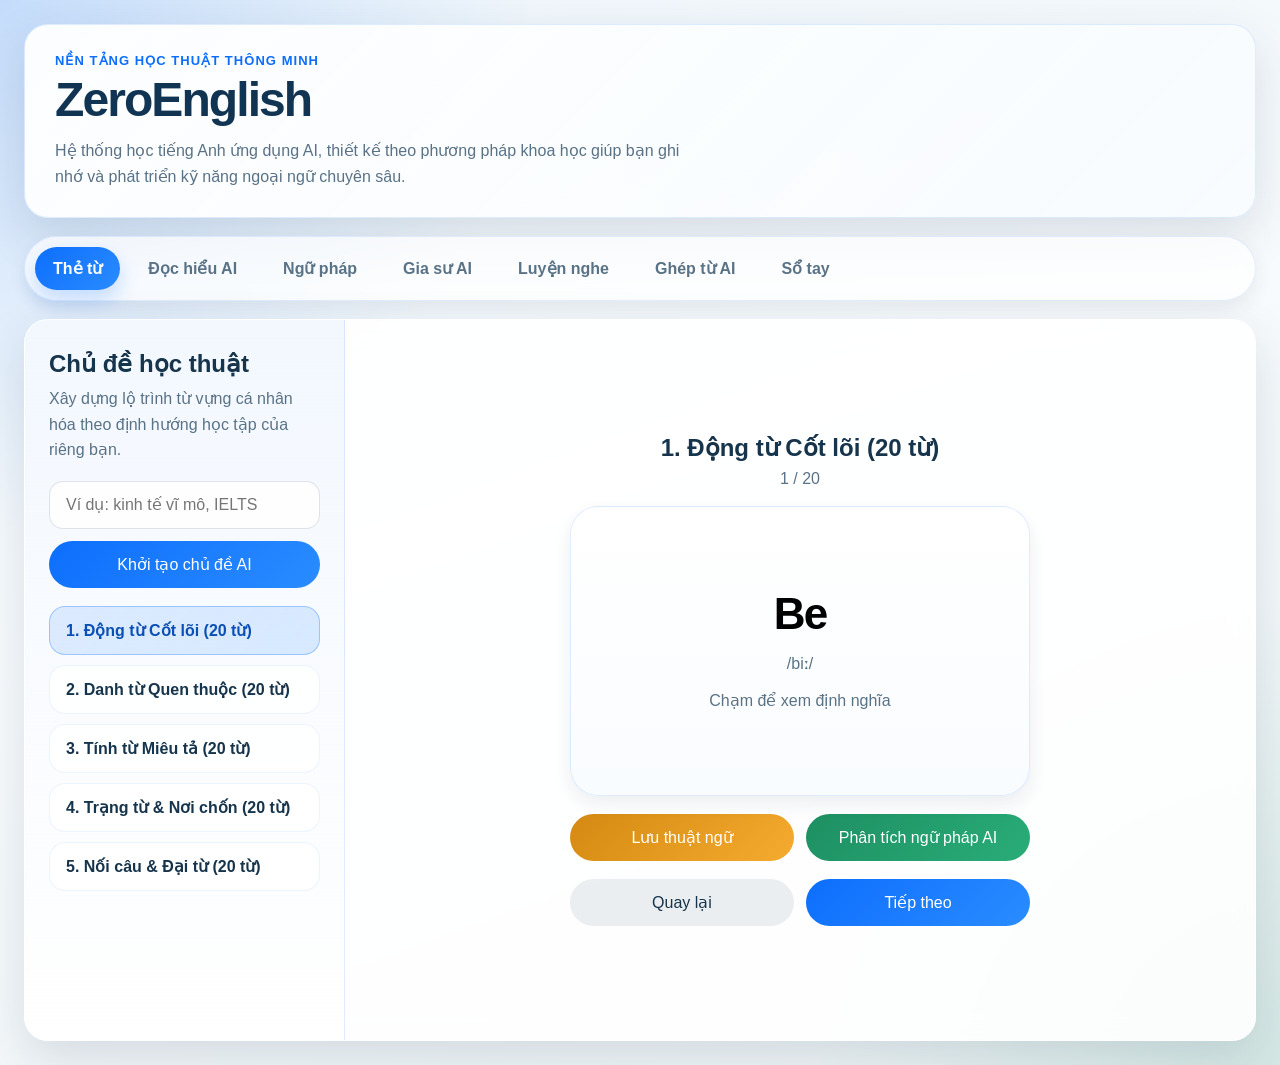
==== public/index.html @ ae6d033f "..." ====
<!DOCTYPE html>
<html lang="vi">
<head>
    <meta charset="UTF-8">
    <meta name="viewport" content="width=device-width, initial-scale=1.0">
    <title>ZeroEnglish - Nền Tảng Học Thuật Thông Minh</title>
    <meta name="description" content="ZeroEnglish - Hệ thống học tiếng Anh ứng dụng AI, thiết kế theo phương pháp khoa học giúp bạn phát triển kỹ năng ngoại ngữ chuyên sâu.">
    <link rel="stylesheet" href="style.css">
</head>
<body>
    <div class="app-shell">
        <header class="navbar">
            <div class="brand-block">
                <p class="brand-kicker">Nền Tảng Học Thuật Thông Minh</p>
                <h1 class="logo">ZeroEnglish</h1>
                <p class="brand-copy">Hệ thống học tiếng Anh ứng dụng AI, thiết kế theo phương pháp khoa học giúp bạn ghi nhớ và phát triển kỹ năng ngoại ngữ chuyên sâu.</p>
            </div>
        </header>

        <nav class="tabs" aria-label="Điều hướng chính">
            <button class="tab-btn active" data-target="view-flashcard" type="button">Thẻ từ</button>
            <button class="tab-btn" data-target="view-reading" type="button">Đọc hiểu AI</button>
            <button class="tab-btn" data-target="view-grammar" type="button">Ngữ pháp</button>
            <button class="tab-btn" data-target="view-chat" type="button">Gia sư AI</button>
            <button class="tab-btn" data-target="view-listening" type="button">Luyện nghe</button>
            <button class="tab-btn" data-target="view-matching" type="button">Ghép từ AI</button>
            <button class="tab-btn" data-target="view-saved" type="button">Sổ tay</button>
        </nav>

        <main class="app-container">
            <section id="view-flashcard" class="view-section">
                <aside class="sidebar">
                    <div class="panel-heading">
                        <h2>Chủ đề học thuật</h2>
                        <p>Xây dựng lộ trình từ vựng cá nhân hóa theo định hướng học tập của riêng bạn.</p>
                    </div>
                    <div class="input-group">
                        <input type="text" id="topicInput" placeholder="Ví dụ: kinh tế vĩ mô, IELTS">
                        <button id="generateBtn" class="btn-primary" type="button">Khởi tạo chủ đề AI</button>
                    </div>
                    <p id="loadingMsg" class="status-note hidden">Hệ thống đang tổng hợp dữ liệu...</p>
                    <ul id="topicList" class="topic-list"></ul>
                </aside>

                <div class="main-content">
                    <div class="content-heading">
                        <h2 id="currentTopicTitle">Vui lòng chọn một chủ đề học thuật</h2>
                        <p id="progressText">0 / 0</p>
                    </div>

                    <div id="cardContainer" class="flashcard-container hidden">
                        <button id="flashcard" class="flashcard" type="button">
                            <span class="card-face card-front">
                                <span id="wordEn" class="word-main">Word</span>
                                <span id="wordPro" class="word-pro">/pronunciation/</span>
                                <span class="hint">Chạm để xem định nghĩa</span>
                            </span>
                            <span class="card-face card-back">
                                <span id="wordVi" class="word-main word-main-vi">Từ vựng</span>
                                <span id="wordEx" class="example">Example sentence</span>
                            </span>
                        </button>
                    </div>

                    <div id="actionButtons" class="action-buttons hidden">
                        <button id="saveWordBtn" class="btn-warning" type="button">Lưu thuật ngữ</button>
                        <button id="explainGrammarBtn" class="btn-success" type="button">Phân tích ngữ pháp AI</button>
                    </div>

                    <div id="explanationBox" class="panel-note hidden">
                        <strong>Phân tích cấu trúc ngữ pháp</strong>
                        <p id="explanationText"></p>
                    </div>

                    <div id="controls" class="controls hidden">
                        <button id="prevBtn" class="btn-secondary" type="button">Quay lại</button>
                        <button id="nextBtn" class="btn-primary" type="button">Tiếp theo</button>
                    </div>
                </div>
            </section>

            <section id="view-reading" class="view-section hidden flex-col">
                <div class="section-head">
                    <div>
                        <h2>Đọc hiểu AI</h2>
                        <p>Phát triển kỹ năng đọc qua các văn bản tổng hợp theo cấp độ.</p>
                    </div>
                    <div class="section-actions">
                        <select id="levelSelect">
                            <option value="easy">Sơ cấp (A1-A2)</option>
                            <option value="medium">Trung cấp (B1-B2)</option>
                            <option value="hard">Cao cấp (C1-C2)</option>
                        </select>
                        <button id="generateReadingBtn" class="btn-primary" type="button">Khởi tạo văn bản</button>
                    </div>
                </div>

                <p id="readingLoadingMsg" class="status-note hidden">Hệ thống đang tổng hợp văn bản...</p>
                
                <div id="readingPlaceholder">
                    <div class="empty-state">
                        <div class="empty-state-icon">📖</div>
                        <h3>Sẵn sàng để khai phá kiến thức?</h3>
                        <p>Chọn cấp độ phù hợp và nhấn "Khởi tạo văn bản". Hệ thống AI sẽ biên soạn một bài đọc chuyên biệt dành riêng cho bạn.</p>
                    </div>
                </div>

                <div id="readingBox" class="content-box hidden">
                    <h3 id="readingTitle"></h3>
                    <div id="readingContent" class="reading-text"></div>
                    <button id="toggleTranslationBtn" class="btn-secondary" type="button">Hiển thị bản dịch</button>
                    <div id="fullTranslationBox" class="full-translation-box hidden"></div>
                </div>
            </section>

            <section id="view-grammar" class="view-section hidden flex-col">
                <div class="section-head">
                    <div>
                        <h2>Ngữ pháp nền tảng</h2>
                        <p>Hệ thống hóa cấu trúc với lý thuyết trọng tâm và ví dụ thực tiễn.</p>
                    </div>
                    <div class="section-actions">
                        <select id="grammarSelect">
                            <option value="Thì hiện tại đơn">Thì hiện tại đơn</option>
                            <option value="Thì quá khứ đơn">Thì quá khứ đơn</option>
                            <option value="Câu điều kiện loại 1">Câu điều kiện loại 1</option>
                        </select>
                        <button id="generateGrammarBtn" class="btn-primary" type="button">Biên soạn tài liệu</button>
                    </div>
                </div>

                <div id="grammarPlaceholder">
                    <div class="empty-state">
                        <div class="empty-state-icon">🧩</div>
                        <h3>Trạm Phân Tích Cấu Trúc</h3>
                        <p>Bạn gặp khó khăn với cấu trúc câu nào? Hãy chọn chủ đề và nhấn "Biên soạn", AI sẽ mổ xẻ từng thành phần cho bạn.</p>
                    </div>
                </div>

                <div id="grammarBox" class="content-box hidden">
                    <h3 id="grammarTitle" class="grammar-title"></h3>
                    <div class="grammar-card">
                        <h4>Công thức cấu trúc</h4>
                        <p id="grammarFormula" class="grammar-formula"></p>
                    </div>
                </div>
            </section>

            <section id="view-chat" class="view-section hidden flex-col">
                <div class="chat-wrapper">
                    <div class="chat-header">
                        <h2>Gia sư AI</h2>
                        <p>Trao đổi trực tiếp với trợ lý học thuật để giải đáp chuyên sâu.</p>
                    </div>
                    <div id="chatBox" class="chat-box" aria-live="polite">
                        <div class="message ai-message">
                            <div class="msg-bubble">
                                <strong>Chào đại ca! 🤖</strong><br>
                                Tôi là trợ lý AI chuyên sâu về ngôn ngữ. Bạn có thể hỏi tôi về bất kỳ cấu trúc hay từ vựng nào!
                            </div>
                        </div>
                    </div>
                    <div class="chat-input-area">
                        <input type="text" id="chatInput" placeholder="Nhập câu hỏi và nhấn Enter..." autocomplete="off">
                        <button id="sendChatBtn" class="btn-primary" type="button">Gửi yêu cầu</button>
                    </div>
                </div>
            </section>

            <section id="view-listening" class="view-section hidden flex-col">
                <div class="section-head">
                    <div>
                        <h2>Luyện nghe</h2>
                        <p>Nâng cao năng lực thính lực qua các bài kiểm tra AI.</p>
                    </div>
                    <div class="section-actions">
                        <select id="listenLevelSelect">
                            <option value="easy">Sơ cấp (A1-A2)</option>
                            <option value="medium">Trung cấp (B1-B2)</option>
                        </select>
                        <button id="generateListenBtn" class="btn-primary" type="button">Khởi tạo bài kiểm tra</button>
                    </div>
                </div>

                <div id="listeningPlaceholder">
                    <div class="empty-state">
                        <div class="empty-state-icon">🎧</div>
                        <h3>Trạm luyện thính giác AI</h3>
                        <p>Hãy khởi tạo một bài nghe để bắt đầu bài kiểm tra đánh giá năng lực ngay lập tức.</p>
                    </div>
                </div>

                <div id="listeningBox" class="content-box hidden">
                    <div class="audio-controls">
                        <button id="playAudioBtn" class="btn-success" type="button">Phát Audio</button>
                    </div>
                    <div id="quizContainer" class="quiz-container"></div>
                </div>
            </section>

            <section id="view-matching" class="view-section hidden flex-col">
                <div class="section-head">
                    <div>
                        <h2>Ghép từ AI</h2>
                        <p>Củng cố phản xạ ngôn ngữ qua phương pháp ghép cặp thuật ngữ.</p>
                    </div>
                    <div class="section-actions">
                        <select id="matchingLevelSelect">
                            <option value="easy">Cơ bản</option>
                        </select>
                        <button id="generateMatchingBtn" class="btn-primary" type="button">Thiết lập dữ liệu</button>
                    </div>
                </div>
                <div id="matchingBox" class="content-box hidden">
                    <div class="matching-board">
                        <div class="matching-column" id="matchingEnList"></div>
                        <div class="matching-column" id="matchingViList"></div>
                    </div>
                </div>
            </section>

            <section id="view-saved" class="view-section hidden flex-col">
                <div class="saved-header">
                    <h2>Sổ tay từ vựng</h2>
                    <button id="clearSavedBtn" class="btn-danger" type="button">Làm sạch sổ tay</button>
                </div>
                <div id="savedWordsGrid" class="saved-grid"></div>
            </section>
        </main>
    </div>

    <div id="tooltip" class="tooltip hidden">Định nghĩa</div>
    <script defer src="script.js"></script>
</body>
</html>
---- public/style.css ----
:root {
    --bg-main: #eff4f8;
    --bg-card: rgba(255, 255, 255, 0.88);
    --bg-accent: #f8fbff;
    --border-soft: rgba(22, 69, 102, 0.14);
    --text-main: #16344b;
    --text-soft: #597286;
    --blue: #0d6efd;
    --blue-deep: #0a4fb5;
    --green: #1e8f62;
    --amber: #d48a12;
    --red: #d94a43;
    --shadow-lg: 0 18px 50px rgba(22, 52, 75, 0.14);
    --shadow-sm: 0 8px 18px rgba(22, 52, 75, 0.08);
    --radius-lg: 24px;
    --radius-md: 18px;
    --radius-sm: 12px;
    --font-ui: "Segoe UI Variable", "Trebuchet MS", "Verdana", sans-serif;
}

* {
    box-sizing: border-box;
    margin: 0;
    padding: 0;
    font-family: var(--font-ui);
}

body {
    min-height: 100vh;
    padding: 24px;
    color: var(--text-main);
    background:
        radial-gradient(circle at top left, rgba(13, 110, 253, 0.18), transparent 32%),
        radial-gradient(circle at bottom right, rgba(30, 143, 98, 0.12), transparent 28%),
        linear-gradient(160deg, #edf5fb 0%, #f8fbfd 45%, #eef4f6 100%);
}

button,
input,
select {
    font: inherit;
}

button {
    border: none;
    border-radius: 999px;
    cursor: pointer;
    transition: transform 0.18s ease, box-shadow 0.18s ease, background 0.18s ease;
    /* FIX NÚT BẤM BỊ ÉP CHỮ */
    white-space: nowrap; 
    flex-shrink: 0;      
    padding: 14px 24px;  
}

button:hover:not(:disabled) {
    transform: translateY(-1px);
}

button:disabled {
    opacity: 0.6;
    cursor: not-allowed;
}

input,
select {
    width: 100%;
    border: 1px solid var(--border-soft);
    border-radius: 14px;
    background: rgba(255, 255, 255, 0.9);
    color: var(--text-main);
    padding: 14px 16px;
    outline: none;
}

input:focus,
select:focus {
    border-color: rgba(13, 110, 253, 0.45);
    box-shadow: 0 0 0 4px rgba(13, 110, 253, 0.12);
}

.hidden {
    display: none !important;
}

.app-shell {
    max-width: 1240px;
    margin: 0 auto;
    display: flex;
    flex-direction: column;
    gap: 18px;
}

.navbar {
    display: flex;
    justify-content: space-between;
    gap: 24px;
    padding: 28px 30px;
    border-radius: var(--radius-lg);
    background: linear-gradient(135deg, rgba(255, 255, 255, 0.94), rgba(247, 251, 255, 0.9));
    border: 1px solid rgba(13, 110, 253, 0.12);
    box-shadow: var(--shadow-lg);
}

.brand-block {
    max-width: 760px;
}

.brand-kicker {
    margin-bottom: 8px;
    font-size: 13px;
    font-weight: 700;
    letter-spacing: 0.08em;
    text-transform: uppercase;
    color: var(--blue);
}

.logo {
    font-size: clamp(34px, 4vw, 48px);
    line-height: 1;
    font-weight: 900;
    letter-spacing: -0.04em;
    color: #103451;
}

.brand-copy {
    max-width: 640px;
    margin-top: 14px;
    color: var(--text-soft);
    line-height: 1.6;
}

.status-banner {
    min-width: 280px;
    align-self: flex-start;
    padding: 14px 16px;
    border-radius: 18px;
    background: rgba(13, 110, 253, 0.1);
    border: 1px solid rgba(13, 110, 253, 0.16);
    color: var(--blue-deep);
    font-weight: 700;
    line-height: 1.5;
}

.status-banner.warning {
    background: rgba(212, 138, 18, 0.14);
    border-color: rgba(212, 138, 18, 0.2);
    color: #8e5d09;
}

.tabs {
    display: flex;
    flex-wrap: wrap;
    gap: 10px;
    padding: 10px;
    border-radius: 999px;
    background: rgba(255, 255, 255, 0.72);
    border: 1px solid rgba(13, 110, 253, 0.1);
    backdrop-filter: blur(10px);
    box-shadow: var(--shadow-sm);
}

.tab-btn {
    padding: 12px 18px;
    background: transparent;
    color: var(--text-soft);
    font-weight: 700;
}

.tab-btn.active {
    background: linear-gradient(135deg, var(--blue), #2a8cff);
    color: #fff;
    box-shadow: 0 10px 20px rgba(13, 110, 253, 0.22);
}

.app-container {
    display: flex;
    flex-direction: column;
    min-height: 720px;
    border-radius: var(--radius-lg);
    overflow: hidden;
    background: var(--bg-card);
    border: 1px solid rgba(255, 255, 255, 0.72);
    box-shadow: var(--shadow-lg);
    backdrop-filter: blur(12px);
}

.view-section {
    display: flex;
    min-height: 720px;
}

.flex-col {
    flex-direction: column;
    padding: 32px;
    gap: 18px;
}

.sidebar {
    width: 320px;
    flex-shrink: 0;
    padding: 30px 24px;
    background:
        linear-gradient(180deg, rgba(13, 110, 253, 0.05), rgba(255, 255, 255, 0.78)),
        rgba(255, 255, 255, 0.78);
    border-right: 1px solid rgba(13, 110, 253, 0.12);
    display: flex;
    flex-direction: column;
    gap: 18px;
}

.panel-heading p,
.section-head p,
.saved-header p,
.chat-header p {
    margin-top: 8px;
    line-height: 1.6;
    color: var(--text-soft);
}

.input-group {
    display: flex;
    flex-direction: column;
    gap: 12px;
}

.topic-list {
    flex: 1;
    overflow-y: auto;
    list-style: none;
    display: flex;
    flex-direction: column;
    gap: 10px;
}

.topic-item {
    width: 100%;
    padding: 14px 16px;
    border-radius: 16px;
    text-align: left;
    background: rgba(255, 255, 255, 0.9);
    border: 1px solid rgba(13, 110, 253, 0.08);
    color: var(--text-main);
    font-weight: 700;
}

.topic-item.active {
    background: linear-gradient(135deg, rgba(13, 110, 253, 0.12), rgba(42, 140, 255, 0.16));
    border-color: rgba(13, 110, 253, 0.3);
    color: var(--blue-deep);
}

.main-content {
    flex: 1;
    padding: 32px;
    display: flex;
    flex-direction: column;
    align-items: center;
    justify-content: center;
    gap: 18px;
}

.content-heading {
    text-align: center;
}

.content-heading p {
    margin-top: 8px;
    color: var(--text-soft);
}

/* ==================================================================== */
/* FLASHCARD BẤT TỬ (ĐÃ FIX CHỈ LẬT KHI CLICK & CHỐNG XUYÊN THẤU) */
/* ==================================================================== */
.flashcard-container {
    width: min(100%, 460px);
    height: 290px;
    perspective: 1100px;
}

.flashcard {
    position: relative;
    width: 100%;
    height: 100%;
    background: transparent;
    padding: 0;
    border: none;
    appearance: none;
    -webkit-appearance: none;
    user-select: none;
    -webkit-user-select: none;
    touch-action: manipulation;
    -webkit-tap-highlight-color: transparent;
    transform-style: preserve-3d;
    transition: transform 0.55s ease;
    cursor: pointer;
}

.flashcard:hover {
    transform: none !important;
}

.flashcard.is-flipped {
    transform: rotateY(180deg) !important;
}

.flashcard.is-animating {
    pointer-events: none;
}

.card-face {
    position: absolute;
    inset: 0;
    display: flex;
    flex-direction: column;
    align-items: center;
    justify-content: center;
    gap: 12px;
    padding: 28px;
    border-radius: 28px;
    backface-visibility: hidden !important;
    -webkit-backface-visibility: hidden !important;
    transform: translateZ(0); 
    text-align: center;
    border: 1px solid rgba(13, 110, 253, 0.12);
    box-shadow: var(--shadow-sm);
}

.card-front {
    background: linear-gradient(180deg, #ffffff, #f9fcff);
    z-index: 2;
    transform: rotateY(0deg);
}

.card-back {
    background: linear-gradient(180deg, #0d6efd, #0a4fb5);
    color: #fff;
    transform: rotateY(180deg);
}

/* ==================================================================== */

.word-main {
    font-size: clamp(32px, 4vw, 44px);
    font-weight: 900;
    letter-spacing: -0.04em;
}

.word-main-vi {
    font-size: clamp(28px, 3vw, 36px);
}

.word-pro,
.hint,
.example {
    line-height: 1.6;
}

.word-pro,
.hint {
    color: var(--text-soft);
}

.card-back .hint,
.card-back .example {
    color: rgba(255, 255, 255, 0.9);
}

.action-buttons,
.controls {
    display: flex;
    gap: 12px;
    width: min(100%, 460px);
}

.action-buttons button,
.controls button,
.section-actions button,
.audio-controls button,
.listen-actions button,
.saved-header button {
    flex: 1;
}

.panel-note,
.content-box {
    width: 100%;
    background: rgba(255, 255, 255, 0.9);
    border-radius: 24px;
    border: 1px solid rgba(13, 110, 253, 0.1);
    box-shadow: var(--shadow-sm);
}

.panel-note {
    max-width: 560px;
    padding: 18px 20px;
}

.panel-note strong {
    display: block;
    margin-bottom: 8px;
}

.panel-note p {
    line-height: 1.65;
}

.section-head,
.saved-header {
    display: flex;
    justify-content: space-between;
    align-items: flex-start;
    gap: 16px;
}

/* NỚI RỘNG CHO NÚT BẤM VÀ SELECT ĐỠ BỊ ÉP */
.section-actions {
    display: flex;
    gap: 12px;
    width: 100%;
    max-width: 500px; 
}

.content-box {
    padding: 28px;
}

.status-note {
    padding: 10px 14px;
    border-radius: 14px;
    background: rgba(13, 110, 253, 0.08);
    color: var(--blue-deep);
    font-weight: 700;
}

.reading-text {
    font-size: 20px;
    line-height: 1.9;
    color: var(--text-main);
}

.reading-text span {
    display: inline-block;
    margin: 2px 1px;
    padding: 2px 4px;
    border-bottom: 1px dashed rgba(13, 110, 253, 0.35);
    border-radius: 8px;
    cursor: pointer;
    transition: background 0.18s ease, color 0.18s ease;
}

.reading-text span:hover {
    background: rgba(13, 110, 253, 0.12);
    color: var(--blue-deep);
}

.reading-hint {
    margin-top: 18px;
    color: var(--text-soft);
}

.full-translation-box {
    margin-top: 18px;
    padding: 18px;
    border-radius: 18px;
    background: rgba(13, 110, 253, 0.08);
    border: 1px solid rgba(13, 110, 253, 0.12);
    line-height: 1.7;
    color: var(--blue-deep);
}

.grammar-title {
    margin-bottom: 20px;
    font-size: 28px;
    line-height: 1.2;
    color: #0f3052;
}

.grammar-card {
    padding: 18px 20px;
    border-radius: 18px;
    background: var(--bg-accent);
    border: 1px solid rgba(13, 110, 253, 0.08);
}

.grammar-card + .grammar-card {
    margin-top: 14px;
}

.grammar-card h4 {
    margin-bottom: 10px;
}

.grammar-formula {
    display: inline-block;
    padding: 10px 14px;
    border-radius: 12px;
    background: rgba(217, 74, 67, 0.12);
    color: #9b2d29;
    font-family: "Consolas", "Courier New", monospace;
    font-weight: 700;
}

.grammar-examples {
    padding-left: 20px;
    line-height: 1.7;
}

/* ==================================================================== */
/* CHAT GIA SƯ AI PREMIUM ĐÃ NÂNG CẤP */
/* ==================================================================== */
.chat-wrapper {
    display: flex;
    flex-direction: column;
    height: 100%;
    width: 100%;
    max-width: 900px;
    margin: 0 auto;
    gap: 16px;
}

.chat-header {
    padding-bottom: 16px;
    border-bottom: 1px solid rgba(13, 110, 253, 0.12);
    text-align: center;
}

.chat-box {
    flex: 1;
    min-height: 420px;
    padding: 24px;
    overflow-y: auto;
    display: flex;
    flex-direction: column;
    gap: 16px;
    border-radius: 24px;
    background: rgba(255, 255, 255, 0.9);
    border: 1px solid rgba(13, 110, 253, 0.08);
}

.message { display: flex; max-width: 85%; }
.ai-message { align-self: flex-start; }
.user-message { align-self: flex-end; }

.msg-bubble {
    padding: 16px 20px;
    border-radius: 20px;
    line-height: 1.6;
    font-size: 15.5px;
    box-shadow: var(--shadow-sm);
    white-space: pre-wrap;
}

.ai-message .msg-bubble { background: #fff; border: 1px solid var(--border-soft); border-bottom-left-radius: 6px; }
.user-message .msg-bubble { background: linear-gradient(135deg, var(--blue), #2a8cff); color: #fff; border-bottom-right-radius: 6px; }

.chat-input-area {
    display: flex;
    gap: 12px;
    background: #fff;
    padding: 12px;
    border-radius: 999px;
    box-shadow: var(--shadow-sm);
    border: 1px solid var(--border-soft);
}

.chat-input-area input { border: none; background: transparent; box-shadow: none; }
.chat-input-area input:focus { box-shadow: none; border: none; }
/* ==================================================================== */

.typing-indicator {
    display: inline-flex;
    gap: 6px;
    padding: 14px 16px;
    border-radius: 18px;
    background: #fff;
    box-shadow: var(--shadow-sm);
}

.typing-indicator span {
    width: 8px;
    height: 8px;
    border-radius: 50%;
    background: rgba(89, 114, 134, 0.7);
    animation: typing 1.2s infinite ease-in-out;
}

.typing-indicator span:nth-child(2) {
    animation-delay: 0.12s;
}

.typing-indicator span:nth-child(3) {
    animation-delay: 0.24s;
}

@keyframes typing {
    0%, 80%, 100% {
        transform: scale(0.4);
        opacity: 0.5;
    }
    40% {
        transform: scale(1);
        opacity: 1;
    }
}

.audio-controls,
.listen-actions,
.matching-summary {
    display: flex;
    gap: 12px;
}

.quiz-container {
    display: flex;
    flex-direction: column;
    gap: 18px;
}

.quiz-card {
    padding: 20px;
    border-radius: 18px;
    background: var(--bg-accent);
    border: 1px solid rgba(13, 110, 253, 0.08);
}

.quiz-card h4 {
    margin-bottom: 14px;
}

.quiz-option-label {
    display: flex;
    gap: 10px;
    align-items: center;
    padding: 12px 14px;
    margin-top: 10px;
    border-radius: 14px;
    border: 1px solid rgba(13, 110, 253, 0.12);
    background: rgba(255, 255, 255, 0.95);
    cursor: pointer;
}

.quiz-option-label.option-correct {
    background: rgba(30, 143, 98, 0.14);
    border-color: rgba(30, 143, 98, 0.35);
}

.quiz-option-label.option-wrong {
    background: rgba(217, 74, 67, 0.14);
    border-color: rgba(217, 74, 67, 0.3);
}

.quiz-result,
.transcript-box,
.matching-feedback {
    margin-top: 18px;
    padding: 16px 18px;
    border-radius: 18px;
    line-height: 1.65;
}

.quiz-result {
    font-weight: 800;
    text-align: center;
}

.transcript-box {
    background: rgba(13, 110, 253, 0.08);
    color: var(--blue-deep);
    border: 1px solid rgba(13, 110, 253, 0.12);
}

.matching-board {
    display: grid;
    grid-template-columns: repeat(2, minmax(0, 1fr));
    gap: 18px;
    margin-top: 20px;
}

.matching-column h3 {
    margin-bottom: 12px;
}

.matching-list {
    display: grid;
    gap: 12px;
}

.matching-option {
    width: 100%;
    padding: 14px 16px;
    border-radius: 16px;
    text-align: left;
    background: rgba(255, 255, 255, 0.96);
    border: 1px solid rgba(13, 110, 253, 0.1);
    color: var(--text-main);
    font-weight: 700;
}

.matching-option.is-selected {
    border-color: rgba(13, 110, 253, 0.4);
    box-shadow: 0 0 0 4px rgba(13, 110, 253, 0.12);
}

.matching-option.is-matched {
    background: rgba(30, 143, 98, 0.14);
    border-color: rgba(30, 143, 98, 0.3);
    color: #116241;
}

.matching-feedback {
    background: rgba(13, 110, 253, 0.08);
    border: 1px solid rgba(13, 110, 253, 0.12);
    color: var(--blue-deep);
}

.matching-feedback.success {
    background: rgba(30, 143, 98, 0.12);
    border-color: rgba(30, 143, 98, 0.28);
    color: #116241;
}

.matching-feedback.error {
    background: rgba(217, 74, 67, 0.12);
    border-color: rgba(217, 74, 67, 0.26);
    color: #8a2d29;
}

.saved-grid {
    display: grid;
    grid-template-columns: repeat(auto-fill, minmax(220px, 1fr));
    gap: 16px;
}

.saved-card {
    padding: 18px;
    border-radius: 20px;
    background: rgba(255, 255, 255, 0.92);
    border: 1px solid rgba(13, 110, 253, 0.08);
    box-shadow: var(--shadow-sm);
}

.saved-card h3 {
    margin-bottom: 10px;
}

.saved-card p {
    color: var(--text-soft);
    line-height: 1.6;
}

.saved-card .remove-btn {
    margin-top: 14px;
    width: 100%;
}

.tooltip {
    position: absolute;
    z-index: 1000;
    padding: 8px 12px;
    border-radius: 12px;
    background: rgba(16, 37, 55, 0.92);
    color: #fff;
    font-size: 14px;
    line-height: 1.4;
    pointer-events: none;
    box-shadow: var(--shadow-sm);
}

.btn-primary {
    background: linear-gradient(135deg, var(--blue), #2a8cff);
    color: #fff;
}

.btn-secondary {
    background: rgba(22, 52, 75, 0.08);
    color: var(--text-main);
}

.btn-warning {
    background: linear-gradient(135deg, var(--amber), #f5ab2f);
    color: #fff;
}

.btn-success {
    background: linear-gradient(135deg, var(--green), #29ad79);
    color: #fff;
}

.btn-danger {
    background: linear-gradient(135deg, var(--red), #f16861);
    color: #fff;
}

/* ==================================================================== */
/* EMPTY STATE - TRẠNG THÁI RỖNG ĐỂ TRÁNH TRỐNG WEB */
/* ==================================================================== */
.empty-state-box {
    display: flex;
    flex-direction: column;
    align-items: center;
    justify-content: center;
    text-align: center;
    padding: 60px 20px;
    background: rgba(13, 110, 253, 0.03);
    border: 2px dashed rgba(13, 110, 253, 0.15);
    border-radius: 24px;
    margin-top: 20px;
    color: var(--text-soft);
    animation: fadeIn 0.5s ease;
}

.empty-state-box h3 {
    color: var(--blue-deep);
    font-size: 20px;
    margin-bottom: 10px;
}

.empty-state-box p {
    max-width: 400px;
    line-height: 1.6;
}

@keyframes fadeIn {
    from { opacity: 0; transform: translateY(10px); }
    to { opacity: 1; transform: translateY(0); }
}

@media (max-width: 960px) {
    body {
        padding: 14px;
    }

    .navbar,
    .view-section,
    .section-head,
    .saved-header {
        flex-direction: column;
    }

    .sidebar,
    .main-content {
        width: 100%;
    }

    .sidebar {
        border-right: none;
        border-bottom: 1px solid rgba(13, 110, 253, 0.12);
    }

    .section-actions,
    .chat-input-area,
    .audio-controls,
    .listen-actions,
    .matching-summary,
    .action-buttons,
    .controls {
        flex-direction: column;
    }

    .matching-board {
        grid-template-columns: 1fr;
    }

    .message {
        max-width: 100%;
    }
}

@media (max-width: 720px) {
    .tabs {
        flex-wrap: nowrap;
        overflow-x: auto;
    }

    .flex-col,
    .main-content,
    .sidebar {
        padding: 20px 18px;
    }

    .content-box {
        padding: 20px;
    }

    .flashcard-container {
        height: 250px;
    }

    .reading-text {
        font-size: 18px;
    }
}
/* --- TRẠNG THÁI RỖNG (EMPTY STATE) --- */
.empty-state {
    display: flex;
    flex-direction: column;
    align-items: center;
    justify-content: center;
    text-align: center;
    padding: 60px 20px;
    background: rgba(13, 110, 253, 0.02);
    border: 2px dashed rgba(13, 110, 253, 0.12);
    border-radius: 24px;
    margin-top: 20px;
    color: var(--text-soft);
    animation: fadeIn 0.4s ease-out;
}

.empty-state h3 {
    color: var(--blue-deep);
    font-size: 22px;
    margin-bottom: 12px;
}

.empty-state p {
    max-width: 480px;
    line-height: 1.6;
    margin-bottom: 20px;
}

.empty-state-icon {
    font-size: 48px;
    margin-bottom: 15px;
    opacity: 0.8;
}

@keyframes fadeIn {
    from { opacity: 0; transform: translateY(10px); }
    to { opacity: 1; transform: translateY(0); }
}

/* Tinh chỉnh nút bấm trong phần Chat để không bị ép chữ */
button {
    white-space: nowrap;
    flex-shrink: 0;
}
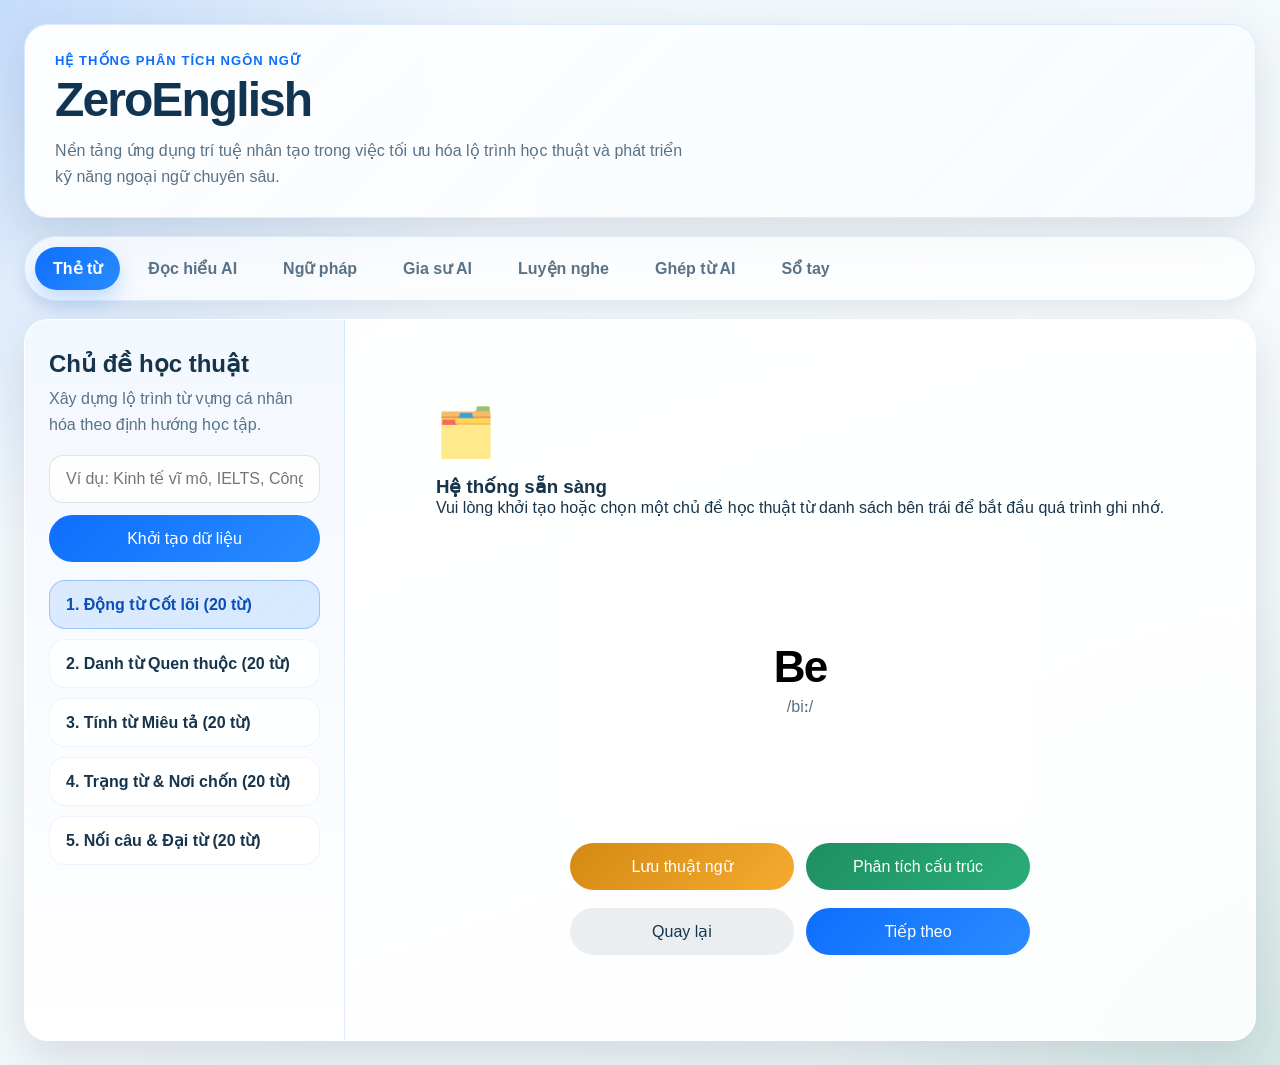
==== commit c9533966: "..." ====
--- a/public/index.html
+++ b/public/index.html
@@ -4,16 +4,16 @@
     <meta charset="UTF-8">
     <meta name="viewport" content="width=device-width, initial-scale=1.0">
     <title>ZeroEnglish - Nền Tảng Học Thuật Thông Minh</title>
-    <meta name="description" content="ZeroEnglish - Hệ thống học tiếng Anh ứng dụng AI, thiết kế theo phương pháp khoa học giúp bạn phát triển kỹ năng ngoại ngữ chuyên sâu.">
+    <meta name="description" content="ZeroEnglish - Hệ thống học tiếng Anh ứng dụng AI, tối ưu hóa lộ trình phát triển kỹ năng ngoại ngữ chuyên sâu.">
     <link rel="stylesheet" href="style.css">
 </head>
 <body>
     <div class="app-shell">
         <header class="navbar">
             <div class="brand-block">
-                <p class="brand-kicker">Nền Tảng Học Thuật Thông Minh</p>
+                <p class="brand-kicker">Hệ Thống Phân Tích Ngôn Ngữ</p>
                 <h1 class="logo">ZeroEnglish</h1>
-                <p class="brand-copy">Hệ thống học tiếng Anh ứng dụng AI, thiết kế theo phương pháp khoa học giúp bạn ghi nhớ và phát triển kỹ năng ngoại ngữ chuyên sâu.</p>
+                <p class="brand-copy">Nền tảng ứng dụng trí tuệ nhân tạo trong việc tối ưu hóa lộ trình học thuật và phát triển kỹ năng ngoại ngữ chuyên sâu.</p>
             </div>
         </header>
 
@@ -32,19 +32,25 @@
                 <aside class="sidebar">
                     <div class="panel-heading">
                         <h2>Chủ đề học thuật</h2>
-                        <p>Xây dựng lộ trình từ vựng cá nhân hóa theo định hướng học tập của riêng bạn.</p>
+                        <p>Xây dựng lộ trình từ vựng cá nhân hóa theo định hướng học tập.</p>
                     </div>
                     <div class="input-group">
-                        <input type="text" id="topicInput" placeholder="Ví dụ: kinh tế vĩ mô, IELTS">
-                        <button id="generateBtn" class="btn-primary" type="button">Khởi tạo chủ đề AI</button>
+                        <input type="text" id="topicInput" placeholder="Ví dụ: Kinh tế vĩ mô, IELTS, Công nghệ...">
+                        <button id="generateBtn" class="btn-primary" type="button">Khởi tạo dữ liệu</button>
                     </div>
                     <p id="loadingMsg" class="status-note hidden">Hệ thống đang tổng hợp dữ liệu...</p>
                     <ul id="topicList" class="topic-list"></ul>
                 </aside>
 
                 <div class="main-content">
-                    <div class="content-heading">
-                        <h2 id="currentTopicTitle">Vui lòng chọn một chủ đề học thuật</h2>
+                    <div id="flashcardPlaceholder" class="empty-state-wrapper">
+                        <div class="empty-state-icon">🗂️</div>
+                        <h3>Hệ thống sẵn sàng</h3>
+                        <p>Vui lòng khởi tạo hoặc chọn một chủ đề học thuật từ danh sách bên trái để bắt đầu quá trình ghi nhớ.</p>
+                    </div>
+
+                    <div class="content-heading hidden" id="flashcardHeader">
+                        <h2 id="currentTopicTitle">Chủ đề hiện tại</h2>
                         <p id="progressText">0 / 0</p>
                     </div>
 
@@ -53,22 +59,21 @@
                             <span class="card-face card-front">
                                 <span id="wordEn" class="word-main">Word</span>
                                 <span id="wordPro" class="word-pro">/pronunciation/</span>
-                                <span class="hint">Chạm để xem định nghĩa</span>
                             </span>
                             <span class="card-face card-back">
-                                <span id="wordVi" class="word-main word-main-vi">Từ vựng</span>
-                                <span id="wordEx" class="example">Example sentence</span>
+                                <span id="wordVi" class="word-main word-main-vi">Định nghĩa</span>
+                                <span id="wordEx" class="example">Câu ví dụ minh họa ngữ cảnh.</span>
                             </span>
                         </button>
                     </div>
 
                     <div id="actionButtons" class="action-buttons hidden">
                         <button id="saveWordBtn" class="btn-warning" type="button">Lưu thuật ngữ</button>
-                        <button id="explainGrammarBtn" class="btn-success" type="button">Phân tích ngữ pháp AI</button>
+                        <button id="explainGrammarBtn" class="btn-success" type="button">Phân tích cấu trúc</button>
                     </div>
 
                     <div id="explanationBox" class="panel-note hidden">
-                        <strong>Phân tích cấu trúc ngữ pháp</strong>
+                        <strong>Phân tích ngữ pháp chuyên sâu</strong>
                         <p id="explanationText"></p>
                     </div>
 
@@ -82,8 +87,8 @@
             <section id="view-reading" class="view-section hidden flex-col">
                 <div class="section-head">
                     <div>
-                        <h2>Đọc hiểu AI</h2>
-                        <p>Phát triển kỹ năng đọc qua các văn bản tổng hợp theo cấp độ.</p>
+                        <h2>Phân tích văn bản</h2>
+                        <p>Phát triển kỹ năng đọc hiểu qua các văn bản chuyên sâu.</p>
                     </div>
                     <div class="section-actions">
                         <select id="levelSelect">
@@ -95,14 +100,10 @@
                     </div>
                 </div>
 
-                <p id="readingLoadingMsg" class="status-note hidden">Hệ thống đang tổng hợp văn bản...</p>
-                
-                <div id="readingPlaceholder">
-                    <div class="empty-state">
-                        <div class="empty-state-icon">📖</div>
-                        <h3>Sẵn sàng để khai phá kiến thức?</h3>
-                        <p>Chọn cấp độ phù hợp và nhấn "Khởi tạo văn bản". Hệ thống AI sẽ biên soạn một bài đọc chuyên biệt dành riêng cho bạn.</p>
-                    </div>
+                <div id="readingPlaceholder" class="empty-state-wrapper">
+                    <div class="empty-state-icon">📖</div>
+                    <h3>Dữ liệu phân tích trống</h3>
+                    <p>Vui lòng lựa chọn khung năng lực và khởi tạo văn bản để bắt đầu quá trình phân tích ngôn ngữ học thuật.</p>
                 </div>
 
                 <div id="readingBox" class="content-box hidden">
@@ -117,24 +118,22 @@
                 <div class="section-head">
                     <div>
                         <h2>Ngữ pháp nền tảng</h2>
-                        <p>Hệ thống hóa cấu trúc với lý thuyết trọng tâm và ví dụ thực tiễn.</p>
+                        <p>Hệ thống hóa cấu trúc ngữ pháp trọng tâm.</p>
                     </div>
                     <div class="section-actions">
                         <select id="grammarSelect">
                             <option value="Thì hiện tại đơn">Thì hiện tại đơn</option>
                             <option value="Thì quá khứ đơn">Thì quá khứ đơn</option>
-                            <option value="Câu điều kiện loại 1">Câu điều kiện loại 1</option>
+                            <option value="Mệnh đề quan hệ">Mệnh đề quan hệ</option>
                         </select>
                         <button id="generateGrammarBtn" class="btn-primary" type="button">Biên soạn tài liệu</button>
                     </div>
                 </div>
 
-                <div id="grammarPlaceholder">
-                    <div class="empty-state">
-                        <div class="empty-state-icon">🧩</div>
-                        <h3>Trạm Phân Tích Cấu Trúc</h3>
-                        <p>Bạn gặp khó khăn với cấu trúc câu nào? Hãy chọn chủ đề và nhấn "Biên soạn", AI sẽ mổ xẻ từng thành phần cho bạn.</p>
-                    </div>
+                <div id="grammarPlaceholder" class="empty-state-wrapper">
+                    <div class="empty-state-icon">🧩</div>
+                    <h3>Trung tâm dữ liệu cấu trúc</h3>
+                    <p>Chọn chủ đề ngữ pháp cần củng cố kiến thức để hệ thống xuất bản tài liệu hướng dẫn và ví dụ minh họa.</p>
                 </div>
 
                 <div id="grammarBox" class="content-box hidden">
@@ -143,88 +142,113 @@
                         <h4>Công thức cấu trúc</h4>
                         <p id="grammarFormula" class="grammar-formula"></p>
                     </div>
+                    <div class="grammar-card">
+                        <h4>Nguyên tắc sử dụng</h4>
+                        <p id="grammarUsage"></p>
+                    </div>
+                    <ul id="grammarExamples" class="grammar-examples"></ul>
                 </div>
             </section>
 
             <section id="view-chat" class="view-section hidden flex-col">
-                <div class="chat-wrapper">
-                    <div class="chat-header">
-                        <h2>Gia sư AI</h2>
-                        <p>Trao đổi trực tiếp với trợ lý học thuật để giải đáp chuyên sâu.</p>
-                    </div>
-                    <div id="chatBox" class="chat-box" aria-live="polite">
-                        <div class="message ai-message">
-                            <div class="msg-bubble">
-                                <strong>Chào đại ca! 🤖</strong><br>
-                                Tôi là trợ lý AI chuyên sâu về ngôn ngữ. Bạn có thể hỏi tôi về bất kỳ cấu trúc hay từ vựng nào!
-                            </div>
+                <div class="chat-header">
+                    <h2>Trung tâm hỗ trợ học thuật</h2>
+                    <p>Giải đáp thắc mắc về ngôn ngữ và cấu trúc chuyên sâu 24/7.</p>
+                </div>
+                <div id="chatBox" class="chat-box" aria-live="polite">
+                    <div class="message ai-message">
+                        <div class="msg-bubble">
+                            <strong>Hệ thống trực tuyến.</strong><br>
+                            Vui lòng nhập câu hỏi hoặc yêu cầu phân tích ngữ nghĩa để nhận phản hồi từ trợ lý học thuật.
                         </div>
                     </div>
-                    <div class="chat-input-area">
-                        <input type="text" id="chatInput" placeholder="Nhập câu hỏi và nhấn Enter..." autocomplete="off">
-                        <button id="sendChatBtn" class="btn-primary" type="button">Gửi yêu cầu</button>
-                    </div>
+                </div>
+                <div class="chat-input-area">
+                    <input type="text" id="chatInput" placeholder="Nhập yêu cầu truy vấn học thuật...">
+                    <button id="sendChatBtn" class="btn-primary" type="button">Gửi truy vấn</button>
                 </div>
             </section>
 
             <section id="view-listening" class="view-section hidden flex-col">
                 <div class="section-head">
                     <div>
-                        <h2>Luyện nghe</h2>
-                        <p>Nâng cao năng lực thính lực qua các bài kiểm tra AI.</p>
+                        <h2>Kiểm tra thính lực</h2>
+                        <p>Đánh giá năng lực tiếp nhận thông tin qua âm thanh và bài thi kiểm tra.</p>
                     </div>
                     <div class="section-actions">
                         <select id="listenLevelSelect">
                             <option value="easy">Sơ cấp (A1-A2)</option>
                             <option value="medium">Trung cấp (B1-B2)</option>
                         </select>
-                        <button id="generateListenBtn" class="btn-primary" type="button">Khởi tạo bài kiểm tra</button>
-                    </div>
-                </div>
-
-                <div id="listeningPlaceholder">
-                    <div class="empty-state">
-                        <div class="empty-state-icon">🎧</div>
-                        <h3>Trạm luyện thính giác AI</h3>
-                        <p>Hãy khởi tạo một bài nghe để bắt đầu bài kiểm tra đánh giá năng lực ngay lập tức.</p>
-                    </div>
+                        <button id="generateListenBtn" class="btn-primary" type="button">Khởi tạo bài thi</button>
+                    </div>
+                </div>
+
+                <div id="listeningPlaceholder" class="empty-state-wrapper">
+                    <div class="empty-state-icon">🎧</div>
+                    <h3>Trạm luyện thính giác</h3>
+                    <p>Vui lòng lựa chọn cấp độ và khởi tạo bài kiểm tra để bắt đầu đánh giá năng lực nghe hiểu.</p>
                 </div>
 
                 <div id="listeningBox" class="content-box hidden">
                     <div class="audio-controls">
                         <button id="playAudioBtn" class="btn-success" type="button">Phát Audio</button>
+                        <button id="stopAudioBtn" class="btn-danger" type="button">Dừng phát</button>
                     </div>
                     <div id="quizContainer" class="quiz-container"></div>
+                    <div class="listen-actions">
+                        <button id="submitQuizBtn" class="btn-primary" type="button">Hoàn thành bài</button>
+                    </div>
+                    <div id="quizResult" class="quiz-result hidden"></div>
                 </div>
             </section>
 
             <section id="view-matching" class="view-section hidden flex-col">
                 <div class="section-head">
                     <div>
-                        <h2>Ghép từ AI</h2>
-                        <p>Củng cố phản xạ ngôn ngữ qua phương pháp ghép cặp thuật ngữ.</p>
+                        <h2>Ghép từ phản xạ</h2>
+                        <p>Củng cố tư duy ngôn ngữ qua phương pháp ghép cặp thuật ngữ.</p>
                     </div>
                     <div class="section-actions">
                         <select id="matchingLevelSelect">
                             <option value="easy">Cơ bản</option>
+                            <option value="hard">Chuyên sâu</option>
                         </select>
                         <button id="generateMatchingBtn" class="btn-primary" type="button">Thiết lập dữ liệu</button>
                     </div>
                 </div>
+
+                <div id="matchingPlaceholder" class="empty-state-wrapper">
+                    <div class="empty-state-icon">🔗</div>
+                    <h3>Dữ liệu ghép cặp chưa sẵn sàng</h3>
+                    <p>Khởi tạo bảng ghép để bắt đầu luyện tập phản xạ kết nối thuật ngữ và định nghĩa tương ứng.</p>
+                </div>
+
                 <div id="matchingBox" class="content-box hidden">
                     <div class="matching-board">
-                        <div class="matching-column" id="matchingEnList"></div>
-                        <div class="matching-column" id="matchingViList"></div>
-                    </div>
+                        <div class="matching-column">
+                            <h3>Thuật ngữ</h3>
+                            <div id="matchingEnList" class="matching-list"></div>
+                        </div>
+                        <div class="matching-column">
+                            <h3>Định nghĩa</h3>
+                            <div id="matchingViList" class="matching-list"></div>
+                        </div>
+                    </div>
+                    <div id="matchingFeedback" class="matching-feedback">Vui lòng chọn các cặp từ tương ứng.</div>
                 </div>
             </section>
 
             <section id="view-saved" class="view-section hidden flex-col">
                 <div class="saved-header">
-                    <h2>Sổ tay từ vựng</h2>
-                    <button id="clearSavedBtn" class="btn-danger" type="button">Làm sạch sổ tay</button>
-                </div>
-                <div id="savedWordsGrid" class="saved-grid"></div>
+                    <div>
+                        <h2>Sổ tay thuật ngữ chuyên sâu</h2>
+                        <p>Danh sách các thuật ngữ trọng tâm được lưu trữ phục vụ quá trình ôn tập định kỳ.</p>
+                    </div>
+                    <button id="clearSavedBtn" class="btn-danger" type="button">Xóa toàn bộ</button>
+                </div>
+                <div id="savedWordsGrid" class="saved-grid">
+                    </div>
             </section>
         </main>
     </div>
--- a/public/style.css
+++ b/public/style.css
@@ -277,67 +277,64 @@
     perspective: 1100px;
 }
 
+/* --- FLASHCARD: FIX TRÀN CHỮ & LỘ ĐÁP ÁN --- */
 .flashcard {
     position: relative;
     width: 100%;
     height: 100%;
-    background: transparent;
-    padding: 0;
-    border: none;
-    appearance: none;
-    -webkit-appearance: none;
-    user-select: none;
-    -webkit-user-select: none;
-    touch-action: manipulation;
-    -webkit-tap-highlight-color: transparent;
     transform-style: preserve-3d;
-    transition: transform 0.55s ease;
+    transition: transform 0.6s cubic-bezier(0.4, 0, 0.2, 1);
     cursor: pointer;
 }
 
-.flashcard:hover {
-    transform: none !important;
+/* Class bổ trợ để tắt hiệu ứng khi reset (Dùng trong JS) */
+.no-transition {
+    transition: none !important;
 }
 
 .flashcard.is-flipped {
     transform: rotateY(180deg) !important;
-}
-
-.flashcard.is-animating {
-    pointer-events: none;
 }
 
 .card-face {
     position: absolute;
     inset: 0;
+    backface-visibility: hidden !important;
+    -webkit-backface-visibility: hidden !important;
     display: flex;
     flex-direction: column;
     align-items: center;
     justify-content: center;
-    gap: 12px;
-    padding: 28px;
+    padding: 25px;
     border-radius: 28px;
-    backface-visibility: hidden !important;
-    -webkit-backface-visibility: hidden !important;
-    transform: translateZ(0); 
+    overflow: hidden; /* Fix tràn chữ ra ngoài thẻ */
+}
+
+/* FIX: Tràn chữ mặt trước và mất chữ mặt sau */
+.word-main {
+    font-size: clamp(20px, 4vw, 38px); 
+    font-weight: 800;
+    line-height: 1.2;
+    width: 100%;
     text-align: center;
-    border: 1px solid rgba(13, 110, 253, 0.12);
-    box-shadow: var(--shadow-sm);
-}
-
-.card-front {
-    background: linear-gradient(180deg, #ffffff, #f9fcff);
-    z-index: 2;
-    transform: rotateY(0deg);
-}
-
-.card-back {
-    background: linear-gradient(180deg, #0d6efd, #0a4fb5);
-    color: #fff;
+    word-wrap: break-word;
+    
+    /* FIX CẢNH BÁO VS CODE & TRÀN CHỮ */
+    display: -webkit-box;
+    -webkit-line-clamp: 4; /* Cho Webkit (Chrome, Cốc Cốc, Safari) */
+    line-clamp: 4;         /* Thuộc tính tiêu chuẩn (Xóa lỗi xanh) */
+    -webkit-box-orient: vertical;
+    
+    overflow: hidden;
+    color: inherit;
+}
+
+.card-front { background: #fff; z-index: 2; transform: rotateY(0deg); }
+.card-back { 
+    background: linear-gradient(135deg, var(--blue), var(--blue-deep)); 
+    color: #fff !important; /* Đảm bảo chữ trắng nổi bật trên nền xanh */
     transform: rotateY(180deg);
 }
-
-/* ==================================================================== */
 
 .word-main {
     font-size: clamp(32px, 4vw, 44px);
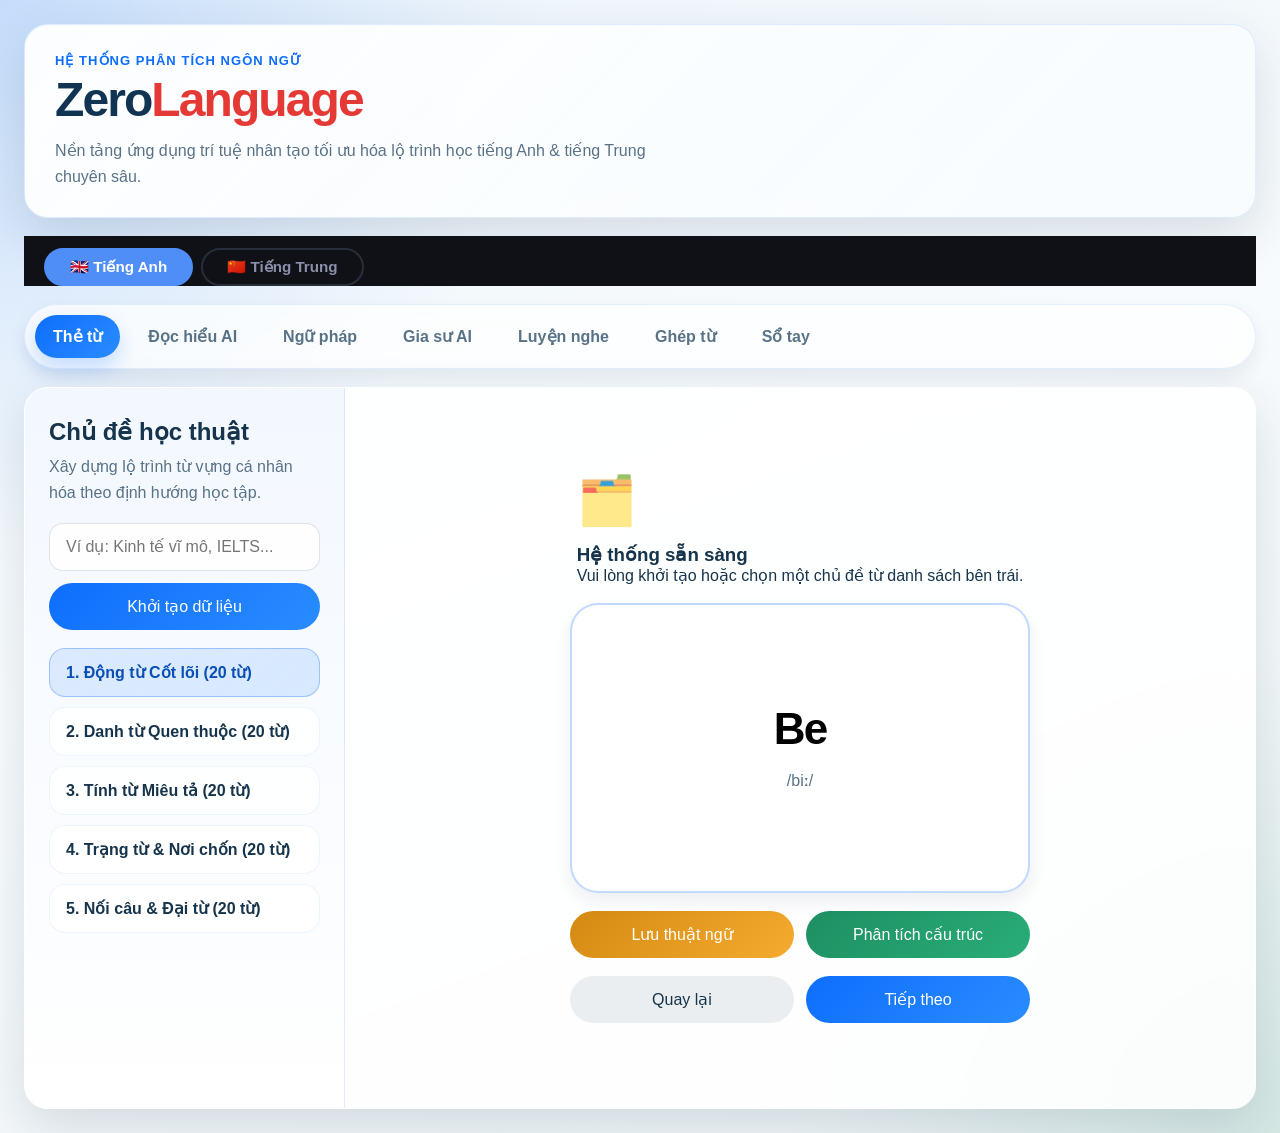
==== commit 0753e0c2: "..." ====
--- a/public/index.html
+++ b/public/index.html
@@ -3,8 +3,8 @@
 <head>
     <meta charset="UTF-8">
     <meta name="viewport" content="width=device-width, initial-scale=1.0">
-    <title>ZeroEnglish - Nền Tảng Học Thuật Thông Minh</title>
-    <meta name="description" content="ZeroEnglish - Hệ thống học tiếng Anh ứng dụng AI, tối ưu hóa lộ trình phát triển kỹ năng ngoại ngữ chuyên sâu.">
+    <title>ZeroEnglish & ZeroChinese - Nền Tảng Học Thuật Thông Minh</title>
+    <meta name="description" content="Hệ thống học tiếng Anh và tiếng Trung ứng dụng AI.">
     <link rel="stylesheet" href="style.css">
 </head>
 <body>
@@ -12,48 +12,68 @@
         <header class="navbar">
             <div class="brand-block">
                 <p class="brand-kicker">Hệ Thống Phân Tích Ngôn Ngữ</p>
-                <h1 class="logo">ZeroEnglish</h1>
-                <p class="brand-copy">Nền tảng ứng dụng trí tuệ nhân tạo trong việc tối ưu hóa lộ trình học thuật và phát triển kỹ năng ngoại ngữ chuyên sâu.</p>
+                <h1 class="logo">Zero<span style="color:var(--accent-secondary,#e53935)">Language</span></h1>
+                <p class="brand-copy">Nền tảng ứng dụng trí tuệ nhân tạo tối ưu hóa lộ trình học tiếng Anh &amp; tiếng Trung chuyên sâu.</p>
             </div>
         </header>
 
-        <nav class="tabs" aria-label="Điều hướng chính">
+        <!-- ═══════════════ LANGUAGE SWITCHER ════════════════ -->
+        <div class="lang-switcher">
+            <button class="lang-btn active" data-lang="en" type="button">🇬🇧 Tiếng Anh</button>
+            <button class="lang-btn" data-lang="cn" type="button">🇨🇳 Tiếng Trung</button>
+        </div>
+
+        <!-- ═══════════════ ENGLISH TABS ════════════════════ -->
+        <nav class="tabs lang-panel lang-panel-en" aria-label="Tiếng Anh">
             <button class="tab-btn active" data-target="view-flashcard" type="button">Thẻ từ</button>
             <button class="tab-btn" data-target="view-reading" type="button">Đọc hiểu AI</button>
             <button class="tab-btn" data-target="view-grammar" type="button">Ngữ pháp</button>
             <button class="tab-btn" data-target="view-chat" type="button">Gia sư AI</button>
             <button class="tab-btn" data-target="view-listening" type="button">Luyện nghe</button>
-            <button class="tab-btn" data-target="view-matching" type="button">Ghép từ AI</button>
+            <button class="tab-btn" data-target="view-matching" type="button">Ghép từ</button>
             <button class="tab-btn" data-target="view-saved" type="button">Sổ tay</button>
         </nav>
 
+        <!-- ═══════════════ CHINESE TABS ════════════════════ -->
+        <nav class="tabs lang-panel lang-panel-cn hidden" aria-label="Tiếng Trung">
+            <button class="tab-btn active" data-target="view-cn-flashcard" type="button">Thẻ từ</button>
+            <button class="tab-btn" data-target="view-cn-reading" type="button">Đọc hiểu AI</button>
+            <button class="tab-btn" data-target="view-cn-listening" type="button">Luyện nghe</button>
+            <button class="tab-btn" data-target="view-cn-matching" type="button">Ghép từ</button>
+            <button class="tab-btn" data-target="view-cn-saved" type="button">Sổ tay</button>
+        </nav>
+
+        <div id="appStatusBanner" class="status-banner hidden"></div>
+
         <main class="app-container">
-            <section id="view-flashcard" class="view-section">
+
+            <!-- ════════════════════════════════════════════════ -->
+            <!--                ENGLISH VIEWS                     -->
+            <!-- ════════════════════════════════════════════════ -->
+
+            <section id="view-flashcard" class="view-section lang-panel lang-panel-en">
                 <aside class="sidebar">
                     <div class="panel-heading">
                         <h2>Chủ đề học thuật</h2>
                         <p>Xây dựng lộ trình từ vựng cá nhân hóa theo định hướng học tập.</p>
                     </div>
                     <div class="input-group">
-                        <input type="text" id="topicInput" placeholder="Ví dụ: Kinh tế vĩ mô, IELTS, Công nghệ...">
-                        <button id="generateBtn" class="btn-primary" type="button">Khởi tạo dữ liệu</button>
+                        <input type="text" id="topicInput" placeholder="Ví dụ: Kinh tế vĩ mô, IELTS...">
+                        <button id="generateBtn" class="btn-primary" data-ai-required="strict" type="button">Khởi tạo dữ liệu</button>
                     </div>
                     <p id="loadingMsg" class="status-note hidden">Hệ thống đang tổng hợp dữ liệu...</p>
                     <ul id="topicList" class="topic-list"></ul>
                 </aside>
-
                 <div class="main-content">
                     <div id="flashcardPlaceholder" class="empty-state-wrapper">
                         <div class="empty-state-icon">🗂️</div>
                         <h3>Hệ thống sẵn sàng</h3>
-                        <p>Vui lòng khởi tạo hoặc chọn một chủ đề học thuật từ danh sách bên trái để bắt đầu quá trình ghi nhớ.</p>
-                    </div>
-
+                        <p>Vui lòng khởi tạo hoặc chọn một chủ đề từ danh sách bên trái.</p>
+                    </div>
                     <div class="content-heading hidden" id="flashcardHeader">
                         <h2 id="currentTopicTitle">Chủ đề hiện tại</h2>
                         <p id="progressText">0 / 0</p>
                     </div>
-
                     <div id="cardContainer" class="flashcard-container hidden">
                         <button id="flashcard" class="flashcard" type="button">
                             <span class="card-face card-front">
@@ -62,21 +82,18 @@
                             </span>
                             <span class="card-face card-back">
                                 <span id="wordVi" class="word-main word-main-vi">Định nghĩa</span>
-                                <span id="wordEx" class="example">Câu ví dụ minh họa ngữ cảnh.</span>
+                                <span id="wordEx" class="example">Câu ví dụ.</span>
                             </span>
                         </button>
                     </div>
-
                     <div id="actionButtons" class="action-buttons hidden">
                         <button id="saveWordBtn" class="btn-warning" type="button">Lưu thuật ngữ</button>
-                        <button id="explainGrammarBtn" class="btn-success" type="button">Phân tích cấu trúc</button>
-                    </div>
-
+                        <button id="explainGrammarBtn" class="btn-success" data-ai-required="strict" type="button">Phân tích cấu trúc</button>
+                    </div>
                     <div id="explanationBox" class="panel-note hidden">
                         <strong>Phân tích ngữ pháp chuyên sâu</strong>
                         <p id="explanationText"></p>
                     </div>
-
                     <div id="controls" class="controls hidden">
                         <button id="prevBtn" class="btn-secondary" type="button">Quay lại</button>
                         <button id="nextBtn" class="btn-primary" type="button">Tiếp theo</button>
@@ -84,7 +101,7 @@
                 </div>
             </section>
 
-            <section id="view-reading" class="view-section hidden flex-col">
+            <section id="view-reading" class="view-section lang-panel lang-panel-en hidden flex-col">
                 <div class="section-head">
                     <div>
                         <h2>Phân tích văn bản</h2>
@@ -96,25 +113,19 @@
                             <option value="medium">Trung cấp (B1-B2)</option>
                             <option value="hard">Cao cấp (C1-C2)</option>
                         </select>
-                        <button id="generateReadingBtn" class="btn-primary" type="button">Khởi tạo văn bản</button>
-                    </div>
-                </div>
-
-                <div id="readingPlaceholder" class="empty-state-wrapper">
-                    <div class="empty-state-icon">📖</div>
-                    <h3>Dữ liệu phân tích trống</h3>
-                    <p>Vui lòng lựa chọn khung năng lực và khởi tạo văn bản để bắt đầu quá trình phân tích ngôn ngữ học thuật.</p>
-                </div>
-
+                        <button id="generateReadingBtn" class="btn-primary" data-ai-required="strict" type="button">Khởi tạo văn bản</button>
+                    </div>
+                </div>
+                <p id="readingLoadingMsg" class="status-note hidden">Đang tạo bài đọc...</p>
                 <div id="readingBox" class="content-box hidden">
                     <h3 id="readingTitle"></h3>
                     <div id="readingContent" class="reading-text"></div>
-                    <button id="toggleTranslationBtn" class="btn-secondary" type="button">Hiển thị bản dịch</button>
+                    <button id="toggleTranslationBtn" class="btn-secondary" type="button">Xem bản dịch đầy đủ</button>
                     <div id="fullTranslationBox" class="full-translation-box hidden"></div>
                 </div>
             </section>
 
-            <section id="view-grammar" class="view-section hidden flex-col">
+            <section id="view-grammar" class="view-section lang-panel lang-panel-en hidden flex-col">
                 <div class="section-head">
                     <div>
                         <h2>Ngữ pháp nền tảng</h2>
@@ -126,84 +137,66 @@
                             <option value="Thì quá khứ đơn">Thì quá khứ đơn</option>
                             <option value="Mệnh đề quan hệ">Mệnh đề quan hệ</option>
                         </select>
-                        <button id="generateGrammarBtn" class="btn-primary" type="button">Biên soạn tài liệu</button>
-                    </div>
-                </div>
-
-                <div id="grammarPlaceholder" class="empty-state-wrapper">
-                    <div class="empty-state-icon">🧩</div>
-                    <h3>Trung tâm dữ liệu cấu trúc</h3>
-                    <p>Chọn chủ đề ngữ pháp cần củng cố kiến thức để hệ thống xuất bản tài liệu hướng dẫn và ví dụ minh họa.</p>
-                </div>
-
+                        <button id="generateGrammarBtn" class="btn-primary" data-ai-required="strict" type="button">Biên soạn tài liệu</button>
+                    </div>
+                </div>
+                <p id="grammarLoadingMsg" class="status-note hidden">Đang biên soạn tài liệu ngữ pháp...</p>
                 <div id="grammarBox" class="content-box hidden">
                     <h3 id="grammarTitle" class="grammar-title"></h3>
-                    <div class="grammar-card">
-                        <h4>Công thức cấu trúc</h4>
-                        <p id="grammarFormula" class="grammar-formula"></p>
-                    </div>
-                    <div class="grammar-card">
-                        <h4>Nguyên tắc sử dụng</h4>
-                        <p id="grammarUsage"></p>
-                    </div>
+                    <div class="grammar-card"><h4>Công thức cấu trúc</h4><p id="grammarFormula" class="grammar-formula"></p></div>
+                    <div class="grammar-card"><h4>Nguyên tắc sử dụng</h4><p id="grammarUsage"></p></div>
                     <ul id="grammarExamples" class="grammar-examples"></ul>
                 </div>
             </section>
 
-            <section id="view-chat" class="view-section hidden flex-col">
+            <section id="view-chat" class="view-section lang-panel lang-panel-en hidden flex-col">
                 <div class="chat-header">
                     <h2>Trung tâm hỗ trợ học thuật</h2>
                     <p>Giải đáp thắc mắc về ngôn ngữ và cấu trúc chuyên sâu 24/7.</p>
                 </div>
                 <div id="chatBox" class="chat-box" aria-live="polite">
                     <div class="message ai-message">
-                        <div class="msg-bubble">
-                            <strong>Hệ thống trực tuyến.</strong><br>
-                            Vui lòng nhập câu hỏi hoặc yêu cầu phân tích ngữ nghĩa để nhận phản hồi từ trợ lý học thuật.
-                        </div>
+                        <div class="msg-bubble"><strong>Hệ thống trực tuyến.</strong><br>Vui lòng nhập câu hỏi để nhận phản hồi từ trợ lý học thuật.</div>
                     </div>
                 </div>
                 <div class="chat-input-area">
                     <input type="text" id="chatInput" placeholder="Nhập yêu cầu truy vấn học thuật...">
-                    <button id="sendChatBtn" class="btn-primary" type="button">Gửi truy vấn</button>
-                </div>
-            </section>
-
-            <section id="view-listening" class="view-section hidden flex-col">
+                    <button id="sendChatBtn" class="btn-primary" data-ai-required="strict" type="button">Gửi truy vấn</button>
+                </div>
+            </section>
+
+            <section id="view-listening" class="view-section lang-panel lang-panel-en hidden flex-col">
                 <div class="section-head">
                     <div>
                         <h2>Kiểm tra thính lực</h2>
-                        <p>Đánh giá năng lực tiếp nhận thông tin qua âm thanh và bài thi kiểm tra.</p>
+                        <p>Đánh giá năng lực tiếp nhận thông tin qua âm thanh.</p>
                     </div>
                     <div class="section-actions">
                         <select id="listenLevelSelect">
                             <option value="easy">Sơ cấp (A1-A2)</option>
                             <option value="medium">Trung cấp (B1-B2)</option>
                         </select>
-                        <button id="generateListenBtn" class="btn-primary" type="button">Khởi tạo bài thi</button>
-                    </div>
-                </div>
-
-                <div id="listeningPlaceholder" class="empty-state-wrapper">
-                    <div class="empty-state-icon">🎧</div>
-                    <h3>Trạm luyện thính giác</h3>
-                    <p>Vui lòng lựa chọn cấp độ và khởi tạo bài kiểm tra để bắt đầu đánh giá năng lực nghe hiểu.</p>
-                </div>
-
+                        <button id="generateListenBtn" class="btn-primary" data-ai-required="strict" type="button">Khởi tạo bài thi</button>
+                    </div>
+                </div>
+                <p id="listenLoadingMsg" class="status-note hidden">Đang tạo bài nghe...</p>
                 <div id="listeningBox" class="content-box hidden">
                     <div class="audio-controls">
-                        <button id="playAudioBtn" class="btn-success" type="button">Phát Audio</button>
-                        <button id="stopAudioBtn" class="btn-danger" type="button">Dừng phát</button>
+                        <button id="playAudioBtn" class="btn-success" type="button">▶ Phát Audio</button>
+                        <button id="pauseAudioBtn" class="btn-secondary" type="button">⏸ Tạm dừng</button>
+                        <button id="stopAudioBtn" class="btn-danger" type="button">⏹ Dừng phát</button>
                     </div>
                     <div id="quizContainer" class="quiz-container"></div>
                     <div class="listen-actions">
                         <button id="submitQuizBtn" class="btn-primary" type="button">Hoàn thành bài</button>
+                        <button id="showTranscriptBtn" class="btn-secondary hidden" type="button">Xem lời thoại</button>
                     </div>
                     <div id="quizResult" class="quiz-result hidden"></div>
-                </div>
-            </section>
-
-            <section id="view-matching" class="view-section hidden flex-col">
+                    <div id="transcriptBox" class="transcript-box hidden"></div>
+                </div>
+            </section>
+
+            <section id="view-matching" class="view-section lang-panel lang-panel-en hidden flex-col">
                 <div class="section-head">
                     <div>
                         <h2>Ghép từ phản xạ</h2>
@@ -212,48 +205,189 @@
                     <div class="section-actions">
                         <select id="matchingLevelSelect">
                             <option value="easy">Cơ bản</option>
+                            <option value="medium">Trung cấp</option>
                             <option value="hard">Chuyên sâu</option>
                         </select>
                         <button id="generateMatchingBtn" class="btn-primary" type="button">Thiết lập dữ liệu</button>
                     </div>
                 </div>
-
-                <div id="matchingPlaceholder" class="empty-state-wrapper">
-                    <div class="empty-state-icon">🔗</div>
-                    <h3>Dữ liệu ghép cặp chưa sẵn sàng</h3>
-                    <p>Khởi tạo bảng ghép để bắt đầu luyện tập phản xạ kết nối thuật ngữ và định nghĩa tương ứng.</p>
-                </div>
-
+                <p id="matchingLoadingMsg" class="status-note hidden">Đang tải bộ ghép từ...</p>
                 <div id="matchingBox" class="content-box hidden">
+                    <div class="matching-header">
+                        <span id="matchingProgressText">0 / 0 cặp đúng</span>
+                        <button id="resetMatchingBtn" class="btn-secondary" type="button">Trộn lại</button>
+                    </div>
                     <div class="matching-board">
-                        <div class="matching-column">
-                            <h3>Thuật ngữ</h3>
-                            <div id="matchingEnList" class="matching-list"></div>
-                        </div>
-                        <div class="matching-column">
-                            <h3>Định nghĩa</h3>
-                            <div id="matchingViList" class="matching-list"></div>
-                        </div>
+                        <div class="matching-column"><h3>Tiếng Anh</h3><div id="matchingEnList" class="matching-list"></div></div>
+                        <div class="matching-column"><h3>Tiếng Việt</h3><div id="matchingViList" class="matching-list"></div></div>
                     </div>
                     <div id="matchingFeedback" class="matching-feedback">Vui lòng chọn các cặp từ tương ứng.</div>
                 </div>
             </section>
 
-            <section id="view-saved" class="view-section hidden flex-col">
+            <section id="view-saved" class="view-section lang-panel lang-panel-en hidden flex-col">
                 <div class="saved-header">
                     <div>
-                        <h2>Sổ tay thuật ngữ chuyên sâu</h2>
-                        <p>Danh sách các thuật ngữ trọng tâm được lưu trữ phục vụ quá trình ôn tập định kỳ.</p>
+                        <h2>Sổ tay thuật ngữ Tiếng Anh</h2>
+                        <p>Danh sách các thuật ngữ trọng tâm đã lưu.</p>
                     </div>
                     <button id="clearSavedBtn" class="btn-danger" type="button">Xóa toàn bộ</button>
                 </div>
-                <div id="savedWordsGrid" class="saved-grid">
-                    </div>
-            </section>
+                <div id="savedWordsGrid" class="saved-grid"></div>
+            </section>
+
+            <!-- ════════════════════════════════════════════════ -->
+            <!--                CHINESE VIEWS                     -->
+            <!-- ════════════════════════════════════════════════ -->
+
+            <section id="view-cn-flashcard" class="view-section lang-panel lang-panel-cn hidden">
+                <aside class="sidebar">
+                    <div class="panel-heading">
+                        <h2>主题 — Chủ đề</h2>
+                        <p>Học từ vựng tiếng Trung theo chủ đề.</p>
+                    </div>
+                    <div class="input-group">
+                        <input type="text" id="cnTopicInput" placeholder="Ví dụ: Ẩm thực, Du lịch, Kinh doanh...">
+                        <button id="cnGenerateBtn" class="btn-primary" data-ai-required="strict" type="button">Khởi tạo từ AI</button>
+                    </div>
+                    <p id="cnLoadingMsg" class="status-note hidden">Đang tổng hợp từ tiếng Trung...</p>
+                    <ul id="cnTopicList" class="topic-list"></ul>
+                </aside>
+                <div class="main-content">
+                    <div id="cnFlashcardPlaceholder" class="empty-state-wrapper">
+                        <div class="empty-state-icon">🀄</div>
+                        <h3>Hệ thống sẵn sàng</h3>
+                        <p>Chọn hoặc tạo chủ đề tiếng Trung để bắt đầu học.</p>
+                    </div>
+                    <div class="content-heading hidden" id="cnFlashcardHeader">
+                        <h2 id="cnCurrentTopicTitle">Chủ đề hiện tại</h2>
+                        <p id="cnProgressText">0 / 0</p>
+                    </div>
+                    <div id="cnCardContainer" class="flashcard-container hidden">
+                        <button id="cnFlashcard" class="flashcard" type="button">
+                            <span class="card-face card-front">
+                                <span id="cnWordZh" class="word-main" style="font-size:2.4rem;letter-spacing:0.1em;">汉字</span>
+                                <span id="cnWordPro" class="word-pro">pīnyīn</span>
+                            </span>
+                            <span class="card-face card-back">
+                                <span id="cnWordVi" class="word-main word-main-vi">Nghĩa tiếng Việt</span>
+                                <span id="cnWordEx" class="example">Câu ví dụ.</span>
+                            </span>
+                        </button>
+                    </div>
+                    <div id="cnActionButtons" class="action-buttons hidden">
+                        <button id="cnSaveWordBtn" class="btn-warning" type="button">Lưu từ</button>
+                        <button id="cnExplainBtn" class="btn-success" data-ai-required="strict" type="button">Phân tích câu</button>
+                    </div>
+                    <div id="cnExplanationBox" class="panel-note hidden">
+                        <strong>Phân tích câu tiếng Trung</strong>
+                        <p id="cnExplanationText"></p>
+                    </div>
+                    <div id="cnControls" class="controls hidden">
+                        <button id="cnPrevBtn" class="btn-secondary" type="button">Quay lại</button>
+                        <button id="cnNextBtn" class="btn-primary" type="button">Tiếp theo</button>
+                    </div>
+                </div>
+            </section>
+
+            <section id="view-cn-reading" class="view-section lang-panel lang-panel-cn hidden flex-col">
+                <div class="section-head">
+                    <div>
+                        <h2>阅读理解 — Đọc hiểu</h2>
+                        <p>Đọc văn bản tiếng Trung và tra nghĩa từng từ.</p>
+                    </div>
+                    <div class="section-actions">
+                        <select id="cnLevelSelect">
+                            <option value="easy">Sơ cấp (HSK 1-2)</option>
+                            <option value="medium">Trung cấp (HSK 3-4)</option>
+                            <option value="hard">Cao cấp (HSK 5-6)</option>
+                        </select>
+                        <button id="cnGenerateReadingBtn" class="btn-primary" data-ai-required="strict" type="button">Tạo bài đọc</button>
+                    </div>
+                </div>
+                <p id="cnReadingLoadingMsg" class="status-note hidden">Đang tạo bài đọc tiếng Trung...</p>
+                <div id="cnReadingBox" class="content-box hidden">
+                    <h3 id="cnReadingTitle"></h3>
+                    <div id="cnReadingContent" class="reading-text cn-text"></div>
+                    <button id="cnToggleTranslationBtn" class="btn-secondary" type="button">Xem bản dịch đầy đủ</button>
+                    <div id="cnFullTranslationBox" class="full-translation-box hidden"></div>
+                </div>
+            </section>
+
+            <section id="view-cn-listening" class="view-section lang-panel lang-panel-cn hidden flex-col">
+                <div class="section-head">
+                    <div>
+                        <h2>听力练习 — Luyện nghe</h2>
+                        <p>Nghe tiếng Trung và trả lời câu hỏi trắc nghiệm.</p>
+                    </div>
+                    <div class="section-actions">
+                        <select id="cnListenLevelSelect">
+                            <option value="easy">Sơ cấp (HSK 1-2)</option>
+                            <option value="medium">Trung cấp (HSK 3-4)</option>
+                        </select>
+                        <button id="cnGenerateListenBtn" class="btn-primary" data-ai-required="strict" type="button">Tạo bài nghe</button>
+                    </div>
+                </div>
+                <p id="cnListenLoadingMsg" class="status-note hidden">Đang tạo bài nghe tiếng Trung...</p>
+                <div id="cnListeningBox" class="content-box hidden">
+                    <div class="audio-controls">
+                        <button id="cnPlayAudioBtn" class="btn-success" type="button">▶ Phát Audio</button>
+                        <button id="cnStopAudioBtn" class="btn-danger" type="button">⏹ Dừng phát</button>
+                    </div>
+                    <div id="cnQuizContainer" class="quiz-container"></div>
+                    <div class="listen-actions">
+                        <button id="cnSubmitQuizBtn" class="btn-primary" type="button">Hoàn thành bài</button>
+                        <button id="cnShowTranscriptBtn" class="btn-secondary hidden" type="button">Xem lời thoại</button>
+                    </div>
+                    <div id="cnQuizResult" class="quiz-result hidden"></div>
+                    <div id="cnTranscriptBox" class="transcript-box cn-text hidden"></div>
+                </div>
+            </section>
+
+            <section id="view-cn-matching" class="view-section lang-panel lang-panel-cn hidden flex-col">
+                <div class="section-head">
+                    <div>
+                        <h2>配对练习 — Ghép từ</h2>
+                        <p>Ghép chữ Hán với nghĩa tiếng Việt tương ứng.</p>
+                    </div>
+                    <div class="section-actions">
+                        <select id="cnMatchingLevelSelect">
+                            <option value="easy">Cơ bản</option>
+                            <option value="medium">Trung cấp</option>
+                            <option value="hard">Chuyên sâu</option>
+                        </select>
+                        <button id="cnGenerateMatchingBtn" class="btn-primary" type="button">Thiết lập dữ liệu</button>
+                    </div>
+                </div>
+                <p id="cnMatchingLoadingMsg" class="status-note hidden">Đang tải bộ ghép từ...</p>
+                <div id="cnMatchingBox" class="content-box hidden">
+                    <div class="matching-header">
+                        <span id="cnMatchingProgressText">0 / 0 cặp đúng</span>
+                        <button id="cnResetMatchingBtn" class="btn-secondary" type="button">Trộn lại</button>
+                    </div>
+                    <div class="matching-board">
+                        <div class="matching-column"><h3>Chữ Hán</h3><div id="cnMatchingZhList" class="matching-list cn-text"></div></div>
+                        <div class="matching-column"><h3>Tiếng Việt</h3><div id="cnMatchingViList" class="matching-list"></div></div>
+                    </div>
+                    <div id="cnMatchingFeedback" class="matching-feedback">Vui lòng chọn các cặp từ tương ứng.</div>
+                </div>
+            </section>
+
+            <section id="view-cn-saved" class="view-section lang-panel lang-panel-cn hidden flex-col">
+                <div class="saved-header">
+                    <div>
+                        <h2>生词本 — Sổ tay Tiếng Trung</h2>
+                        <p>Danh sách các từ tiếng Trung đã lưu.</p>
+                    </div>
+                    <button id="cnClearSavedBtn" class="btn-danger" type="button">Xóa toàn bộ</button>
+                </div>
+                <div id="cnSavedWordsGrid" class="saved-grid"></div>
+            </section>
+
         </main>
     </div>
 
     <div id="tooltip" class="tooltip hidden">Định nghĩa</div>
     <script defer src="script.js"></script>
 </body>
-</html>+</html>
--- a/public/style.css
+++ b/public/style.css
@@ -1,3 +1,4 @@
+
 :root {
     --bg-main: #eff4f8;
     --bg-card: rgba(255, 255, 255, 0.88);
@@ -15,14 +16,14 @@
     --radius-lg: 24px;
     --radius-md: 18px;
     --radius-sm: 12px;
-    --font-ui: "Segoe UI Variable", "Trebuchet MS", "Verdana", sans-serif;
+    --font-ui: 'Be Vietnam Pro', sans-serif;
 }
 
 * {
     box-sizing: border-box;
     margin: 0;
     padding: 0;
-    font-family: var(--font-ui);
+    font-family: var(--font-ui); /* Áp dụng font cho toàn web */
 }
 
 body {
@@ -299,15 +300,20 @@
 .card-face {
     position: absolute;
     inset: 0;
+    display: flex;
+    flex-direction: column;
+    align-items: center;
+    justify-content: center;
+    gap: 12px;
+    padding: 25px;
+    border-radius: 28px;
     backface-visibility: hidden !important;
     -webkit-backface-visibility: hidden !important;
-    display: flex;
-    flex-direction: column;
-    align-items: center;
-    justify-content: center;
-    padding: 25px;
-    border-radius: 28px;
-    overflow: hidden; /* Fix tràn chữ ra ngoài thẻ */
+    text-align: center;
+    box-shadow: var(--shadow-sm);
+    overflow: hidden;
+    /* Ép trình duyệt render phẳng để chống lỗi hiển thị */
+    transform: translateZ(0); 
 }
 
 /* FIX: Tràn chữ mặt trước và mất chữ mặt sau */
@@ -329,10 +335,16 @@
     color: inherit;
 }
 
-.card-front { background: #fff; z-index: 2; transform: rotateY(0deg); }
-.card-back { 
-    background: linear-gradient(135deg, var(--blue), var(--blue-deep)); 
-    color: #fff !important; /* Đảm bảo chữ trắng nổi bật trên nền xanh */
+.card-front {
+    background: #ffffff;
+    border: 2px solid rgba(13, 110, 253, 0.25); /* Viền xanh nhạt chuyên nghiệp */
+    z-index: 2;
+    transform: rotateY(0deg);
+}
+.card-back {
+    background: linear-gradient(135deg, var(--blue), var(--blue-deep));
+    border: 2px solid rgba(255, 255, 255, 0.2); /* Viền trắng mờ tinh tế */
+    color: #fff !important;
     transform: rotateY(180deg);
 }
 
@@ -887,6 +899,9 @@
         font-size: 18px;
     }
 }
+.flashcard:hover .card-front {
+    border-color: var(--blue);
+}
 /* --- TRẠNG THÁI RỖNG (EMPTY STATE) --- */
 .empty-state {
     display: flex;
@@ -930,4 +945,95 @@
 button {
     white-space: nowrap;
     flex-shrink: 0;
-}+}
+/* ─── Language Switcher ──────────────────────────────── */
+.lang-switcher {
+    display: flex;
+    gap: 0.5rem;
+    padding: 0.75rem 1.25rem 0;
+    background: var(--bg-primary, #0f1117);
+}
+.lang-btn {
+    padding: 0.5rem 1.5rem;
+    border: 2px solid var(--border-color, #2a2d3a);
+    border-radius: 999px;
+    background: transparent;
+    color: var(--text-secondary, #8b8fa8);
+    font-size: 0.95rem;
+    font-weight: 600;
+    cursor: pointer;
+    transition: all 0.2s;
+}
+.lang-btn.active {
+    background: var(--accent-primary, #4f8ef7);
+    border-color: var(--accent-primary, #4f8ef7);
+    color: #fff;
+}
+.lang-btn:hover:not(.active) {
+    border-color: var(--accent-primary, #4f8ef7);
+    color: var(--accent-primary, #4f8ef7);
+}
+
+/* ─── Chinese text larger font ───────────────────────── */
+.cn-text, .cn-text button {
+    font-size: 1.1rem;
+    letter-spacing: 0.05em;
+    line-height: 1.9;
+}
+
+/* ─── Matching header row ────────────────────────────── */
+.matching-header {
+    display: flex;
+    justify-content: space-between;
+    align-items: center;
+    margin-bottom: 0.75rem;
+}
+
+/* ─── Transcript box ─────────────────────────────────── */
+.transcript-box {
+    background: var(--bg-secondary, #1a1d2a);
+    border: 1px solid var(--border-color, #2a2d3a);
+    border-radius: 10px;
+    padding: 1rem 1.25rem;
+    margin-top: 1rem;
+    line-height: 1.8;
+    color: var(--text-primary, #e8eaf6);
+}
+
+/* ─── Chinese saved word card ────────────────────────── */
+.saved-word-card .saved-zh {
+    display: block;
+    font-size: 1.8rem;
+    font-weight: 700;
+    letter-spacing: 0.12em;
+    color: var(--accent-primary, #4f8ef7);
+    margin-bottom: 0.2rem;
+}
+.saved-word-card .saved-pro {
+    display: block;
+    font-size: 0.9rem;
+    color: var(--text-muted, #5a5e7a);
+    margin-bottom: 0.3rem;
+}
+.saved-word-card .saved-vi {
+    display: block;
+    font-size: 1rem;
+    font-weight: 600;
+    color: var(--text-secondary, #8b8fa8);
+    margin-bottom: 0.3rem;
+}
+.saved-word-card .saved-ex {
+    display: block;
+    font-size: 0.82rem;
+    color: var(--text-muted, #5a5e7a);
+    line-height: 1.6;
+}
+
+/* ─── Status note ────────────────────────────────────── */
+#readingLoadingMsg, #cnReadingLoadingMsg,
+#listenLoadingMsg, #cnListenLoadingMsg,
+#matchingLoadingMsg, #cnMatchingLoadingMsg,
+#grammarLoadingMsg, #cnLoadingMsg, #loadingMsg {
+    text-align: center;
+    padding: 0.5rem;
+}
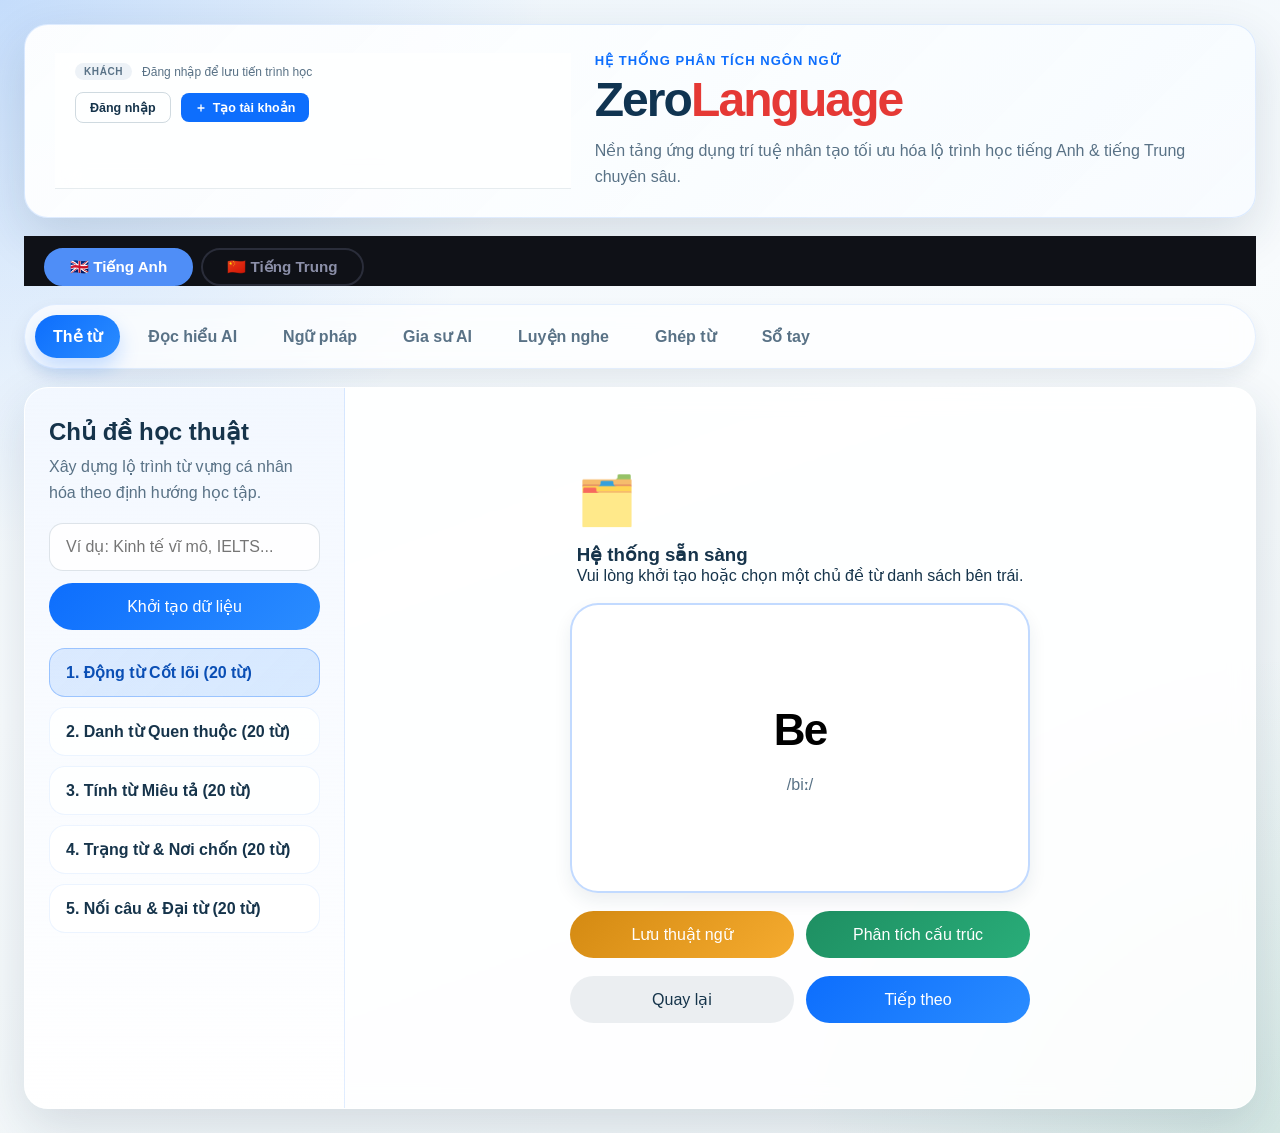
==== commit 5f6c6ef3: "..." ====
--- a/public/index.html
+++ b/public/index.html
@@ -389,5 +389,6 @@
 
     <div id="tooltip" class="tooltip hidden">Định nghĩa</div>
     <script defer src="script.js"></script>
+    <script src="auth.js"></script>
 </body>
 </html>
--- a/public/style.css
+++ b/public/style.css
@@ -302,8 +302,11 @@
     inset: 0;
     display: flex;
     flex-direction: column;
+    
+    /* Thuộc tính xịn sò: Chữ ngắn thì nó căn giữa thẻ, chữ dài quá thì nó tự đẩy lên sát top để cuộn xuống, tuyệt đối không bị mất phần đầu */
+    justify-content: safe center; 
+    
     align-items: center;
-    justify-content: center;
     gap: 12px;
     padding: 25px;
     border-radius: 28px;
@@ -311,30 +314,27 @@
     -webkit-backface-visibility: hidden !important;
     text-align: center;
     box-shadow: var(--shadow-sm);
-    overflow: hidden;
-    /* Ép trình duyệt render phẳng để chống lỗi hiển thị */
+    
+    /* Bật thanh cuộn dọc khi nội dung vượt quá chiều cao thẻ */
+    overflow-y: auto; 
+    overflow-x: hidden;
     transform: translateZ(0); 
 }
-
 /* FIX: Tràn chữ mặt trước và mất chữ mặt sau */
 .word-main {
-    font-size: clamp(20px, 4vw, 38px); 
+    font-size: clamp(20px, 4vw, 38px);
     font-weight: 800;
-    line-height: 1.2;
+    line-height: 1.4 !important; 
     width: 100%;
     text-align: center;
     word-wrap: break-word;
+    overflow-wrap: break-word; 
     
-    /* FIX CẢNH BÁO VS CODE & TRÀN CHỮ */
-    display: -webkit-box;
-    -webkit-line-clamp: 4; /* Cho Webkit (Chrome, Cốc Cốc, Safari) */
-    line-clamp: 4;         /* Thuộc tính tiêu chuẩn (Xóa lỗi xanh) */
-    -webkit-box-orient: vertical;
+    display: block !important; 
+    overflow: visible !important; 
     
-    overflow: hidden;
     color: inherit;
 }
-
 .card-front {
     background: #ffffff;
     border: 2px solid rgba(13, 110, 253, 0.25); /* Viền xanh nhạt chuyên nghiệp */
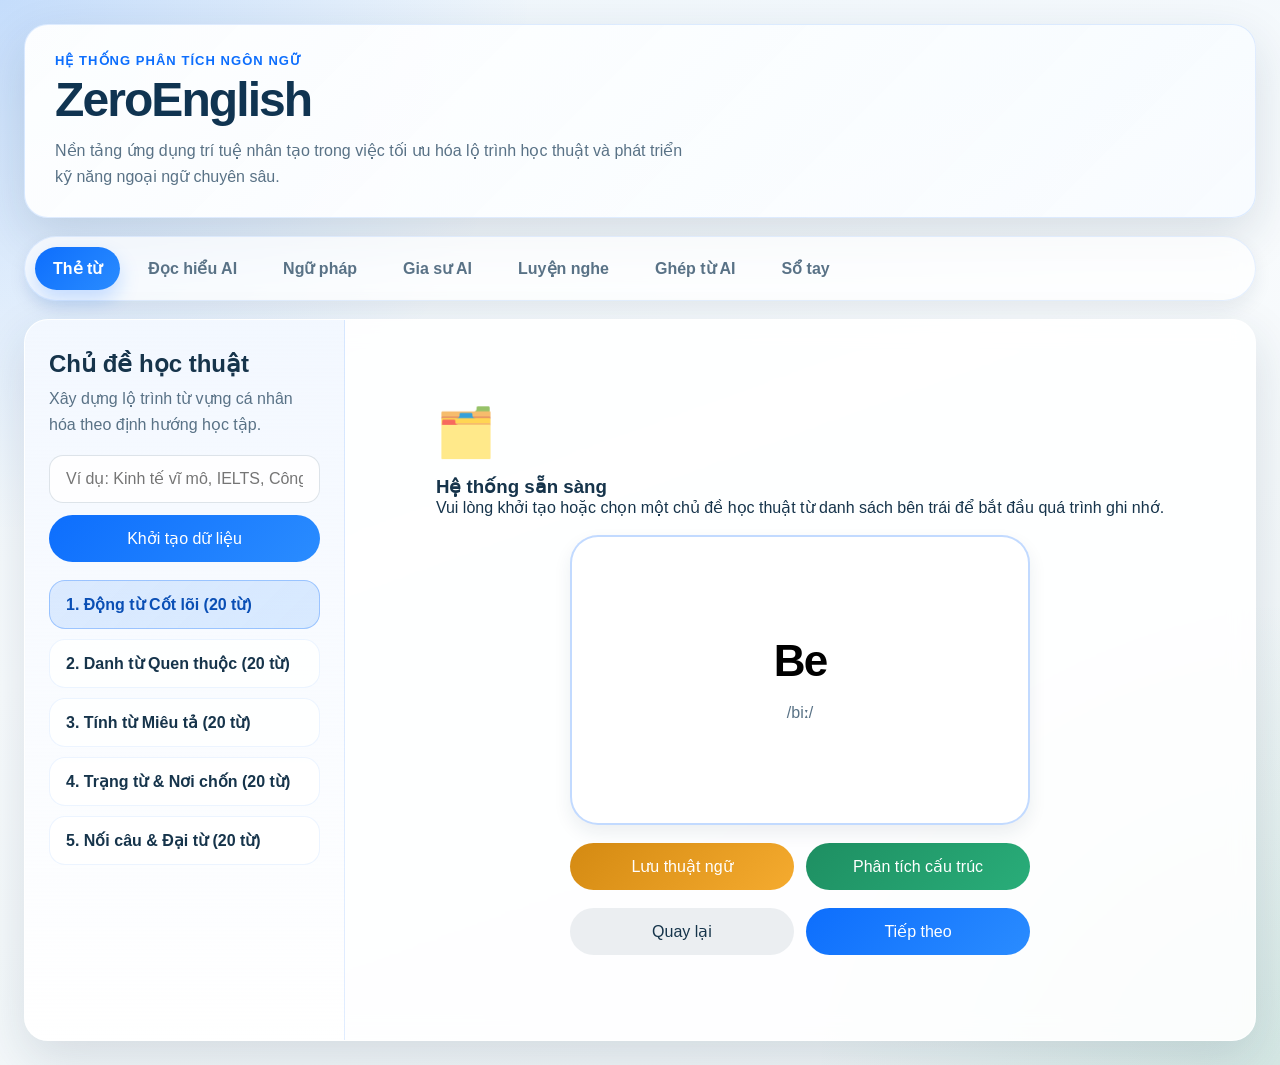
==== commit 9ae822ec: "..." ====
--- a/public/index.html
+++ b/public/index.html
@@ -3,8 +3,8 @@
 <head>
     <meta charset="UTF-8">
     <meta name="viewport" content="width=device-width, initial-scale=1.0">
-    <title>ZeroEnglish & ZeroChinese - Nền Tảng Học Thuật Thông Minh</title>
-    <meta name="description" content="Hệ thống học tiếng Anh và tiếng Trung ứng dụng AI.">
+    <title>ZeroEnglish - Nền Tảng Học Thuật Thông Minh</title>
+    <meta name="description" content="ZeroEnglish - Hệ thống học tiếng Anh ứng dụng AI, tối ưu hóa lộ trình phát triển kỹ năng ngoại ngữ chuyên sâu.">
     <link rel="stylesheet" href="style.css">
 </head>
 <body>
@@ -12,68 +12,48 @@
         <header class="navbar">
             <div class="brand-block">
                 <p class="brand-kicker">Hệ Thống Phân Tích Ngôn Ngữ</p>
-                <h1 class="logo">Zero<span style="color:var(--accent-secondary,#e53935)">Language</span></h1>
-                <p class="brand-copy">Nền tảng ứng dụng trí tuệ nhân tạo tối ưu hóa lộ trình học tiếng Anh &amp; tiếng Trung chuyên sâu.</p>
+                <h1 class="logo">ZeroEnglish</h1>
+                <p class="brand-copy">Nền tảng ứng dụng trí tuệ nhân tạo trong việc tối ưu hóa lộ trình học thuật và phát triển kỹ năng ngoại ngữ chuyên sâu.</p>
             </div>
         </header>
 
-        <!-- ═══════════════ LANGUAGE SWITCHER ════════════════ -->
-        <div class="lang-switcher">
-            <button class="lang-btn active" data-lang="en" type="button">🇬🇧 Tiếng Anh</button>
-            <button class="lang-btn" data-lang="cn" type="button">🇨🇳 Tiếng Trung</button>
-        </div>
-
-        <!-- ═══════════════ ENGLISH TABS ════════════════════ -->
-        <nav class="tabs lang-panel lang-panel-en" aria-label="Tiếng Anh">
+        <nav class="tabs" aria-label="Điều hướng chính">
             <button class="tab-btn active" data-target="view-flashcard" type="button">Thẻ từ</button>
             <button class="tab-btn" data-target="view-reading" type="button">Đọc hiểu AI</button>
             <button class="tab-btn" data-target="view-grammar" type="button">Ngữ pháp</button>
             <button class="tab-btn" data-target="view-chat" type="button">Gia sư AI</button>
             <button class="tab-btn" data-target="view-listening" type="button">Luyện nghe</button>
-            <button class="tab-btn" data-target="view-matching" type="button">Ghép từ</button>
+            <button class="tab-btn" data-target="view-matching" type="button">Ghép từ AI</button>
             <button class="tab-btn" data-target="view-saved" type="button">Sổ tay</button>
         </nav>
 
-        <!-- ═══════════════ CHINESE TABS ════════════════════ -->
-        <nav class="tabs lang-panel lang-panel-cn hidden" aria-label="Tiếng Trung">
-            <button class="tab-btn active" data-target="view-cn-flashcard" type="button">Thẻ từ</button>
-            <button class="tab-btn" data-target="view-cn-reading" type="button">Đọc hiểu AI</button>
-            <button class="tab-btn" data-target="view-cn-listening" type="button">Luyện nghe</button>
-            <button class="tab-btn" data-target="view-cn-matching" type="button">Ghép từ</button>
-            <button class="tab-btn" data-target="view-cn-saved" type="button">Sổ tay</button>
-        </nav>
-
-        <div id="appStatusBanner" class="status-banner hidden"></div>
-
         <main class="app-container">
-
-            <!-- ════════════════════════════════════════════════ -->
-            <!--                ENGLISH VIEWS                     -->
-            <!-- ════════════════════════════════════════════════ -->
-
-            <section id="view-flashcard" class="view-section lang-panel lang-panel-en">
+            <section id="view-flashcard" class="view-section">
                 <aside class="sidebar">
                     <div class="panel-heading">
                         <h2>Chủ đề học thuật</h2>
                         <p>Xây dựng lộ trình từ vựng cá nhân hóa theo định hướng học tập.</p>
                     </div>
                     <div class="input-group">
-                        <input type="text" id="topicInput" placeholder="Ví dụ: Kinh tế vĩ mô, IELTS...">
-                        <button id="generateBtn" class="btn-primary" data-ai-required="strict" type="button">Khởi tạo dữ liệu</button>
+                        <input type="text" id="topicInput" placeholder="Ví dụ: Kinh tế vĩ mô, IELTS, Công nghệ...">
+                        <button id="generateBtn" class="btn-primary" type="button">Khởi tạo dữ liệu</button>
                     </div>
                     <p id="loadingMsg" class="status-note hidden">Hệ thống đang tổng hợp dữ liệu...</p>
                     <ul id="topicList" class="topic-list"></ul>
                 </aside>
+
                 <div class="main-content">
                     <div id="flashcardPlaceholder" class="empty-state-wrapper">
                         <div class="empty-state-icon">🗂️</div>
                         <h3>Hệ thống sẵn sàng</h3>
-                        <p>Vui lòng khởi tạo hoặc chọn một chủ đề từ danh sách bên trái.</p>
-                    </div>
+                        <p>Vui lòng khởi tạo hoặc chọn một chủ đề học thuật từ danh sách bên trái để bắt đầu quá trình ghi nhớ.</p>
+                    </div>
+
                     <div class="content-heading hidden" id="flashcardHeader">
                         <h2 id="currentTopicTitle">Chủ đề hiện tại</h2>
                         <p id="progressText">0 / 0</p>
                     </div>
+
                     <div id="cardContainer" class="flashcard-container hidden">
                         <button id="flashcard" class="flashcard" type="button">
                             <span class="card-face card-front">
@@ -82,18 +62,21 @@
                             </span>
                             <span class="card-face card-back">
                                 <span id="wordVi" class="word-main word-main-vi">Định nghĩa</span>
-                                <span id="wordEx" class="example">Câu ví dụ.</span>
+                                <span id="wordEx" class="example">Câu ví dụ minh họa ngữ cảnh.</span>
                             </span>
                         </button>
                     </div>
+
                     <div id="actionButtons" class="action-buttons hidden">
                         <button id="saveWordBtn" class="btn-warning" type="button">Lưu thuật ngữ</button>
-                        <button id="explainGrammarBtn" class="btn-success" data-ai-required="strict" type="button">Phân tích cấu trúc</button>
-                    </div>
+                        <button id="explainGrammarBtn" class="btn-success" type="button">Phân tích cấu trúc</button>
+                    </div>
+
                     <div id="explanationBox" class="panel-note hidden">
                         <strong>Phân tích ngữ pháp chuyên sâu</strong>
                         <p id="explanationText"></p>
                     </div>
+
                     <div id="controls" class="controls hidden">
                         <button id="prevBtn" class="btn-secondary" type="button">Quay lại</button>
                         <button id="nextBtn" class="btn-primary" type="button">Tiếp theo</button>
@@ -101,7 +84,7 @@
                 </div>
             </section>
 
-            <section id="view-reading" class="view-section lang-panel lang-panel-en hidden flex-col">
+            <section id="view-reading" class="view-section hidden flex-col">
                 <div class="section-head">
                     <div>
                         <h2>Phân tích văn bản</h2>
@@ -113,19 +96,25 @@
                             <option value="medium">Trung cấp (B1-B2)</option>
                             <option value="hard">Cao cấp (C1-C2)</option>
                         </select>
-                        <button id="generateReadingBtn" class="btn-primary" data-ai-required="strict" type="button">Khởi tạo văn bản</button>
-                    </div>
-                </div>
-                <p id="readingLoadingMsg" class="status-note hidden">Đang tạo bài đọc...</p>
+                        <button id="generateReadingBtn" class="btn-primary" type="button">Khởi tạo văn bản</button>
+                    </div>
+                </div>
+
+                <div id="readingPlaceholder" class="empty-state-wrapper">
+                    <div class="empty-state-icon">📖</div>
+                    <h3>Dữ liệu phân tích trống</h3>
+                    <p>Vui lòng lựa chọn khung năng lực và khởi tạo văn bản để bắt đầu quá trình phân tích ngôn ngữ học thuật.</p>
+                </div>
+
                 <div id="readingBox" class="content-box hidden">
                     <h3 id="readingTitle"></h3>
                     <div id="readingContent" class="reading-text"></div>
-                    <button id="toggleTranslationBtn" class="btn-secondary" type="button">Xem bản dịch đầy đủ</button>
+                    <button id="toggleTranslationBtn" class="btn-secondary" type="button">Hiển thị bản dịch</button>
                     <div id="fullTranslationBox" class="full-translation-box hidden"></div>
                 </div>
             </section>
 
-            <section id="view-grammar" class="view-section lang-panel lang-panel-en hidden flex-col">
+            <section id="view-grammar" class="view-section hidden flex-col">
                 <div class="section-head">
                     <div>
                         <h2>Ngữ pháp nền tảng</h2>
@@ -137,66 +126,84 @@
                             <option value="Thì quá khứ đơn">Thì quá khứ đơn</option>
                             <option value="Mệnh đề quan hệ">Mệnh đề quan hệ</option>
                         </select>
-                        <button id="generateGrammarBtn" class="btn-primary" data-ai-required="strict" type="button">Biên soạn tài liệu</button>
-                    </div>
-                </div>
-                <p id="grammarLoadingMsg" class="status-note hidden">Đang biên soạn tài liệu ngữ pháp...</p>
+                        <button id="generateGrammarBtn" class="btn-primary" type="button">Biên soạn tài liệu</button>
+                    </div>
+                </div>
+
+                <div id="grammarPlaceholder" class="empty-state-wrapper">
+                    <div class="empty-state-icon">🧩</div>
+                    <h3>Trung tâm dữ liệu cấu trúc</h3>
+                    <p>Chọn chủ đề ngữ pháp cần củng cố kiến thức để hệ thống xuất bản tài liệu hướng dẫn và ví dụ minh họa.</p>
+                </div>
+
                 <div id="grammarBox" class="content-box hidden">
                     <h3 id="grammarTitle" class="grammar-title"></h3>
-                    <div class="grammar-card"><h4>Công thức cấu trúc</h4><p id="grammarFormula" class="grammar-formula"></p></div>
-                    <div class="grammar-card"><h4>Nguyên tắc sử dụng</h4><p id="grammarUsage"></p></div>
+                    <div class="grammar-card">
+                        <h4>Công thức cấu trúc</h4>
+                        <p id="grammarFormula" class="grammar-formula"></p>
+                    </div>
+                    <div class="grammar-card">
+                        <h4>Nguyên tắc sử dụng</h4>
+                        <p id="grammarUsage"></p>
+                    </div>
                     <ul id="grammarExamples" class="grammar-examples"></ul>
                 </div>
             </section>
 
-            <section id="view-chat" class="view-section lang-panel lang-panel-en hidden flex-col">
+            <section id="view-chat" class="view-section hidden flex-col">
                 <div class="chat-header">
                     <h2>Trung tâm hỗ trợ học thuật</h2>
                     <p>Giải đáp thắc mắc về ngôn ngữ và cấu trúc chuyên sâu 24/7.</p>
                 </div>
                 <div id="chatBox" class="chat-box" aria-live="polite">
                     <div class="message ai-message">
-                        <div class="msg-bubble"><strong>Hệ thống trực tuyến.</strong><br>Vui lòng nhập câu hỏi để nhận phản hồi từ trợ lý học thuật.</div>
+                        <div class="msg-bubble">
+                            <strong>Hệ thống trực tuyến.</strong><br>
+                            Vui lòng nhập câu hỏi hoặc yêu cầu phân tích ngữ nghĩa để nhận phản hồi từ trợ lý học thuật.
+                        </div>
                     </div>
                 </div>
                 <div class="chat-input-area">
                     <input type="text" id="chatInput" placeholder="Nhập yêu cầu truy vấn học thuật...">
-                    <button id="sendChatBtn" class="btn-primary" data-ai-required="strict" type="button">Gửi truy vấn</button>
-                </div>
-            </section>
-
-            <section id="view-listening" class="view-section lang-panel lang-panel-en hidden flex-col">
+                    <button id="sendChatBtn" class="btn-primary" type="button">Gửi truy vấn</button>
+                </div>
+            </section>
+
+            <section id="view-listening" class="view-section hidden flex-col">
                 <div class="section-head">
                     <div>
                         <h2>Kiểm tra thính lực</h2>
-                        <p>Đánh giá năng lực tiếp nhận thông tin qua âm thanh.</p>
+                        <p>Đánh giá năng lực tiếp nhận thông tin qua âm thanh và bài thi kiểm tra.</p>
                     </div>
                     <div class="section-actions">
                         <select id="listenLevelSelect">
                             <option value="easy">Sơ cấp (A1-A2)</option>
                             <option value="medium">Trung cấp (B1-B2)</option>
                         </select>
-                        <button id="generateListenBtn" class="btn-primary" data-ai-required="strict" type="button">Khởi tạo bài thi</button>
-                    </div>
-                </div>
-                <p id="listenLoadingMsg" class="status-note hidden">Đang tạo bài nghe...</p>
+                        <button id="generateListenBtn" class="btn-primary" type="button">Khởi tạo bài thi</button>
+                    </div>
+                </div>
+
+                <div id="listeningPlaceholder" class="empty-state-wrapper">
+                    <div class="empty-state-icon">🎧</div>
+                    <h3>Trạm luyện thính giác</h3>
+                    <p>Vui lòng lựa chọn cấp độ và khởi tạo bài kiểm tra để bắt đầu đánh giá năng lực nghe hiểu.</p>
+                </div>
+
                 <div id="listeningBox" class="content-box hidden">
                     <div class="audio-controls">
-                        <button id="playAudioBtn" class="btn-success" type="button">▶ Phát Audio</button>
-                        <button id="pauseAudioBtn" class="btn-secondary" type="button">⏸ Tạm dừng</button>
-                        <button id="stopAudioBtn" class="btn-danger" type="button">⏹ Dừng phát</button>
+                        <button id="playAudioBtn" class="btn-success" type="button">Phát Audio</button>
+                        <button id="stopAudioBtn" class="btn-danger" type="button">Dừng phát</button>
                     </div>
                     <div id="quizContainer" class="quiz-container"></div>
                     <div class="listen-actions">
                         <button id="submitQuizBtn" class="btn-primary" type="button">Hoàn thành bài</button>
-                        <button id="showTranscriptBtn" class="btn-secondary hidden" type="button">Xem lời thoại</button>
                     </div>
                     <div id="quizResult" class="quiz-result hidden"></div>
-                    <div id="transcriptBox" class="transcript-box hidden"></div>
-                </div>
-            </section>
-
-            <section id="view-matching" class="view-section lang-panel lang-panel-en hidden flex-col">
+                </div>
+            </section>
+
+            <section id="view-matching" class="view-section hidden flex-col">
                 <div class="section-head">
                     <div>
                         <h2>Ghép từ phản xạ</h2>
@@ -205,190 +212,48 @@
                     <div class="section-actions">
                         <select id="matchingLevelSelect">
                             <option value="easy">Cơ bản</option>
-                            <option value="medium">Trung cấp</option>
                             <option value="hard">Chuyên sâu</option>
                         </select>
                         <button id="generateMatchingBtn" class="btn-primary" type="button">Thiết lập dữ liệu</button>
                     </div>
                 </div>
-                <p id="matchingLoadingMsg" class="status-note hidden">Đang tải bộ ghép từ...</p>
+
+                <div id="matchingPlaceholder" class="empty-state-wrapper">
+                    <div class="empty-state-icon">🔗</div>
+                    <h3>Dữ liệu ghép cặp chưa sẵn sàng</h3>
+                    <p>Khởi tạo bảng ghép để bắt đầu luyện tập phản xạ kết nối thuật ngữ và định nghĩa tương ứng.</p>
+                </div>
+
                 <div id="matchingBox" class="content-box hidden">
-                    <div class="matching-header">
-                        <span id="matchingProgressText">0 / 0 cặp đúng</span>
-                        <button id="resetMatchingBtn" class="btn-secondary" type="button">Trộn lại</button>
-                    </div>
                     <div class="matching-board">
-                        <div class="matching-column"><h3>Tiếng Anh</h3><div id="matchingEnList" class="matching-list"></div></div>
-                        <div class="matching-column"><h3>Tiếng Việt</h3><div id="matchingViList" class="matching-list"></div></div>
+                        <div class="matching-column">
+                            <h3>Thuật ngữ</h3>
+                            <div id="matchingEnList" class="matching-list"></div>
+                        </div>
+                        <div class="matching-column">
+                            <h3>Định nghĩa</h3>
+                            <div id="matchingViList" class="matching-list"></div>
+                        </div>
                     </div>
                     <div id="matchingFeedback" class="matching-feedback">Vui lòng chọn các cặp từ tương ứng.</div>
                 </div>
             </section>
 
-            <section id="view-saved" class="view-section lang-panel lang-panel-en hidden flex-col">
+            <section id="view-saved" class="view-section hidden flex-col">
                 <div class="saved-header">
                     <div>
-                        <h2>Sổ tay thuật ngữ Tiếng Anh</h2>
-                        <p>Danh sách các thuật ngữ trọng tâm đã lưu.</p>
+                        <h2>Sổ tay thuật ngữ chuyên sâu</h2>
+                        <p>Danh sách các thuật ngữ trọng tâm được lưu trữ phục vụ quá trình ôn tập định kỳ.</p>
                     </div>
                     <button id="clearSavedBtn" class="btn-danger" type="button">Xóa toàn bộ</button>
                 </div>
-                <div id="savedWordsGrid" class="saved-grid"></div>
-            </section>
-
-            <!-- ════════════════════════════════════════════════ -->
-            <!--                CHINESE VIEWS                     -->
-            <!-- ════════════════════════════════════════════════ -->
-
-            <section id="view-cn-flashcard" class="view-section lang-panel lang-panel-cn hidden">
-                <aside class="sidebar">
-                    <div class="panel-heading">
-                        <h2>主题 — Chủ đề</h2>
-                        <p>Học từ vựng tiếng Trung theo chủ đề.</p>
-                    </div>
-                    <div class="input-group">
-                        <input type="text" id="cnTopicInput" placeholder="Ví dụ: Ẩm thực, Du lịch, Kinh doanh...">
-                        <button id="cnGenerateBtn" class="btn-primary" data-ai-required="strict" type="button">Khởi tạo từ AI</button>
-                    </div>
-                    <p id="cnLoadingMsg" class="status-note hidden">Đang tổng hợp từ tiếng Trung...</p>
-                    <ul id="cnTopicList" class="topic-list"></ul>
-                </aside>
-                <div class="main-content">
-                    <div id="cnFlashcardPlaceholder" class="empty-state-wrapper">
-                        <div class="empty-state-icon">🀄</div>
-                        <h3>Hệ thống sẵn sàng</h3>
-                        <p>Chọn hoặc tạo chủ đề tiếng Trung để bắt đầu học.</p>
-                    </div>
-                    <div class="content-heading hidden" id="cnFlashcardHeader">
-                        <h2 id="cnCurrentTopicTitle">Chủ đề hiện tại</h2>
-                        <p id="cnProgressText">0 / 0</p>
-                    </div>
-                    <div id="cnCardContainer" class="flashcard-container hidden">
-                        <button id="cnFlashcard" class="flashcard" type="button">
-                            <span class="card-face card-front">
-                                <span id="cnWordZh" class="word-main" style="font-size:2.4rem;letter-spacing:0.1em;">汉字</span>
-                                <span id="cnWordPro" class="word-pro">pīnyīn</span>
-                            </span>
-                            <span class="card-face card-back">
-                                <span id="cnWordVi" class="word-main word-main-vi">Nghĩa tiếng Việt</span>
-                                <span id="cnWordEx" class="example">Câu ví dụ.</span>
-                            </span>
-                        </button>
-                    </div>
-                    <div id="cnActionButtons" class="action-buttons hidden">
-                        <button id="cnSaveWordBtn" class="btn-warning" type="button">Lưu từ</button>
-                        <button id="cnExplainBtn" class="btn-success" data-ai-required="strict" type="button">Phân tích câu</button>
-                    </div>
-                    <div id="cnExplanationBox" class="panel-note hidden">
-                        <strong>Phân tích câu tiếng Trung</strong>
-                        <p id="cnExplanationText"></p>
-                    </div>
-                    <div id="cnControls" class="controls hidden">
-                        <button id="cnPrevBtn" class="btn-secondary" type="button">Quay lại</button>
-                        <button id="cnNextBtn" class="btn-primary" type="button">Tiếp theo</button>
-                    </div>
-                </div>
-            </section>
-
-            <section id="view-cn-reading" class="view-section lang-panel lang-panel-cn hidden flex-col">
-                <div class="section-head">
-                    <div>
-                        <h2>阅读理解 — Đọc hiểu</h2>
-                        <p>Đọc văn bản tiếng Trung và tra nghĩa từng từ.</p>
-                    </div>
-                    <div class="section-actions">
-                        <select id="cnLevelSelect">
-                            <option value="easy">Sơ cấp (HSK 1-2)</option>
-                            <option value="medium">Trung cấp (HSK 3-4)</option>
-                            <option value="hard">Cao cấp (HSK 5-6)</option>
-                        </select>
-                        <button id="cnGenerateReadingBtn" class="btn-primary" data-ai-required="strict" type="button">Tạo bài đọc</button>
-                    </div>
-                </div>
-                <p id="cnReadingLoadingMsg" class="status-note hidden">Đang tạo bài đọc tiếng Trung...</p>
-                <div id="cnReadingBox" class="content-box hidden">
-                    <h3 id="cnReadingTitle"></h3>
-                    <div id="cnReadingContent" class="reading-text cn-text"></div>
-                    <button id="cnToggleTranslationBtn" class="btn-secondary" type="button">Xem bản dịch đầy đủ</button>
-                    <div id="cnFullTranslationBox" class="full-translation-box hidden"></div>
-                </div>
-            </section>
-
-            <section id="view-cn-listening" class="view-section lang-panel lang-panel-cn hidden flex-col">
-                <div class="section-head">
-                    <div>
-                        <h2>听力练习 — Luyện nghe</h2>
-                        <p>Nghe tiếng Trung và trả lời câu hỏi trắc nghiệm.</p>
-                    </div>
-                    <div class="section-actions">
-                        <select id="cnListenLevelSelect">
-                            <option value="easy">Sơ cấp (HSK 1-2)</option>
-                            <option value="medium">Trung cấp (HSK 3-4)</option>
-                        </select>
-                        <button id="cnGenerateListenBtn" class="btn-primary" data-ai-required="strict" type="button">Tạo bài nghe</button>
-                    </div>
-                </div>
-                <p id="cnListenLoadingMsg" class="status-note hidden">Đang tạo bài nghe tiếng Trung...</p>
-                <div id="cnListeningBox" class="content-box hidden">
-                    <div class="audio-controls">
-                        <button id="cnPlayAudioBtn" class="btn-success" type="button">▶ Phát Audio</button>
-                        <button id="cnStopAudioBtn" class="btn-danger" type="button">⏹ Dừng phát</button>
-                    </div>
-                    <div id="cnQuizContainer" class="quiz-container"></div>
-                    <div class="listen-actions">
-                        <button id="cnSubmitQuizBtn" class="btn-primary" type="button">Hoàn thành bài</button>
-                        <button id="cnShowTranscriptBtn" class="btn-secondary hidden" type="button">Xem lời thoại</button>
-                    </div>
-                    <div id="cnQuizResult" class="quiz-result hidden"></div>
-                    <div id="cnTranscriptBox" class="transcript-box cn-text hidden"></div>
-                </div>
-            </section>
-
-            <section id="view-cn-matching" class="view-section lang-panel lang-panel-cn hidden flex-col">
-                <div class="section-head">
-                    <div>
-                        <h2>配对练习 — Ghép từ</h2>
-                        <p>Ghép chữ Hán với nghĩa tiếng Việt tương ứng.</p>
-                    </div>
-                    <div class="section-actions">
-                        <select id="cnMatchingLevelSelect">
-                            <option value="easy">Cơ bản</option>
-                            <option value="medium">Trung cấp</option>
-                            <option value="hard">Chuyên sâu</option>
-                        </select>
-                        <button id="cnGenerateMatchingBtn" class="btn-primary" type="button">Thiết lập dữ liệu</button>
-                    </div>
-                </div>
-                <p id="cnMatchingLoadingMsg" class="status-note hidden">Đang tải bộ ghép từ...</p>
-                <div id="cnMatchingBox" class="content-box hidden">
-                    <div class="matching-header">
-                        <span id="cnMatchingProgressText">0 / 0 cặp đúng</span>
-                        <button id="cnResetMatchingBtn" class="btn-secondary" type="button">Trộn lại</button>
-                    </div>
-                    <div class="matching-board">
-                        <div class="matching-column"><h3>Chữ Hán</h3><div id="cnMatchingZhList" class="matching-list cn-text"></div></div>
-                        <div class="matching-column"><h3>Tiếng Việt</h3><div id="cnMatchingViList" class="matching-list"></div></div>
-                    </div>
-                    <div id="cnMatchingFeedback" class="matching-feedback">Vui lòng chọn các cặp từ tương ứng.</div>
-                </div>
-            </section>
-
-            <section id="view-cn-saved" class="view-section lang-panel lang-panel-cn hidden flex-col">
-                <div class="saved-header">
-                    <div>
-                        <h2>生词本 — Sổ tay Tiếng Trung</h2>
-                        <p>Danh sách các từ tiếng Trung đã lưu.</p>
-                    </div>
-                    <button id="cnClearSavedBtn" class="btn-danger" type="button">Xóa toàn bộ</button>
-                </div>
-                <div id="cnSavedWordsGrid" class="saved-grid"></div>
-            </section>
-
+                <div id="savedWordsGrid" class="saved-grid">
+                    </div>
+            </section>
         </main>
     </div>
 
     <div id="tooltip" class="tooltip hidden">Định nghĩa</div>
     <script defer src="script.js"></script>
-    <script src="auth.js"></script>
 </body>
-</html>
+</html>
--- a/public/style.css
+++ b/public/style.css
@@ -302,11 +302,8 @@
     inset: 0;
     display: flex;
     flex-direction: column;
-    
-    /* Thuộc tính xịn sò: Chữ ngắn thì nó căn giữa thẻ, chữ dài quá thì nó tự đẩy lên sát top để cuộn xuống, tuyệt đối không bị mất phần đầu */
-    justify-content: safe center; 
-    
     align-items: center;
+    justify-content: center;
     gap: 12px;
     padding: 25px;
     border-radius: 28px;
@@ -314,27 +311,30 @@
     -webkit-backface-visibility: hidden !important;
     text-align: center;
     box-shadow: var(--shadow-sm);
-    
-    /* Bật thanh cuộn dọc khi nội dung vượt quá chiều cao thẻ */
-    overflow-y: auto; 
-    overflow-x: hidden;
+    overflow: hidden;
+    /* Ép trình duyệt render phẳng để chống lỗi hiển thị */
     transform: translateZ(0); 
 }
+
 /* FIX: Tràn chữ mặt trước và mất chữ mặt sau */
 .word-main {
-    font-size: clamp(20px, 4vw, 38px);
+    font-size: clamp(20px, 4vw, 38px); 
     font-weight: 800;
-    line-height: 1.4 !important; 
+    line-height: 1.2;
     width: 100%;
     text-align: center;
     word-wrap: break-word;
-    overflow-wrap: break-word; 
     
-    display: block !important; 
-    overflow: visible !important; 
+    /* FIX CẢNH BÁO VS CODE & TRÀN CHỮ */
+    display: -webkit-box;
+    -webkit-line-clamp: 4; /* Cho Webkit (Chrome, Cốc Cốc, Safari) */
+    line-clamp: 4;         /* Thuộc tính tiêu chuẩn (Xóa lỗi xanh) */
+    -webkit-box-orient: vertical;
     
+    overflow: hidden;
     color: inherit;
 }
+
 .card-front {
     background: #ffffff;
     border: 2px solid rgba(13, 110, 253, 0.25); /* Viền xanh nhạt chuyên nghiệp */
@@ -945,95 +945,4 @@
 button {
     white-space: nowrap;
     flex-shrink: 0;
-}
-/* ─── Language Switcher ──────────────────────────────── */
-.lang-switcher {
-    display: flex;
-    gap: 0.5rem;
-    padding: 0.75rem 1.25rem 0;
-    background: var(--bg-primary, #0f1117);
-}
-.lang-btn {
-    padding: 0.5rem 1.5rem;
-    border: 2px solid var(--border-color, #2a2d3a);
-    border-radius: 999px;
-    background: transparent;
-    color: var(--text-secondary, #8b8fa8);
-    font-size: 0.95rem;
-    font-weight: 600;
-    cursor: pointer;
-    transition: all 0.2s;
-}
-.lang-btn.active {
-    background: var(--accent-primary, #4f8ef7);
-    border-color: var(--accent-primary, #4f8ef7);
-    color: #fff;
-}
-.lang-btn:hover:not(.active) {
-    border-color: var(--accent-primary, #4f8ef7);
-    color: var(--accent-primary, #4f8ef7);
-}
-
-/* ─── Chinese text larger font ───────────────────────── */
-.cn-text, .cn-text button {
-    font-size: 1.1rem;
-    letter-spacing: 0.05em;
-    line-height: 1.9;
-}
-
-/* ─── Matching header row ────────────────────────────── */
-.matching-header {
-    display: flex;
-    justify-content: space-between;
-    align-items: center;
-    margin-bottom: 0.75rem;
-}
-
-/* ─── Transcript box ─────────────────────────────────── */
-.transcript-box {
-    background: var(--bg-secondary, #1a1d2a);
-    border: 1px solid var(--border-color, #2a2d3a);
-    border-radius: 10px;
-    padding: 1rem 1.25rem;
-    margin-top: 1rem;
-    line-height: 1.8;
-    color: var(--text-primary, #e8eaf6);
-}
-
-/* ─── Chinese saved word card ────────────────────────── */
-.saved-word-card .saved-zh {
-    display: block;
-    font-size: 1.8rem;
-    font-weight: 700;
-    letter-spacing: 0.12em;
-    color: var(--accent-primary, #4f8ef7);
-    margin-bottom: 0.2rem;
-}
-.saved-word-card .saved-pro {
-    display: block;
-    font-size: 0.9rem;
-    color: var(--text-muted, #5a5e7a);
-    margin-bottom: 0.3rem;
-}
-.saved-word-card .saved-vi {
-    display: block;
-    font-size: 1rem;
-    font-weight: 600;
-    color: var(--text-secondary, #8b8fa8);
-    margin-bottom: 0.3rem;
-}
-.saved-word-card .saved-ex {
-    display: block;
-    font-size: 0.82rem;
-    color: var(--text-muted, #5a5e7a);
-    line-height: 1.6;
-}
-
-/* ─── Status note ────────────────────────────────────── */
-#readingLoadingMsg, #cnReadingLoadingMsg,
-#listenLoadingMsg, #cnListenLoadingMsg,
-#matchingLoadingMsg, #cnMatchingLoadingMsg,
-#grammarLoadingMsg, #cnLoadingMsg, #loadingMsg {
-    text-align: center;
-    padding: 0.5rem;
-}
+}
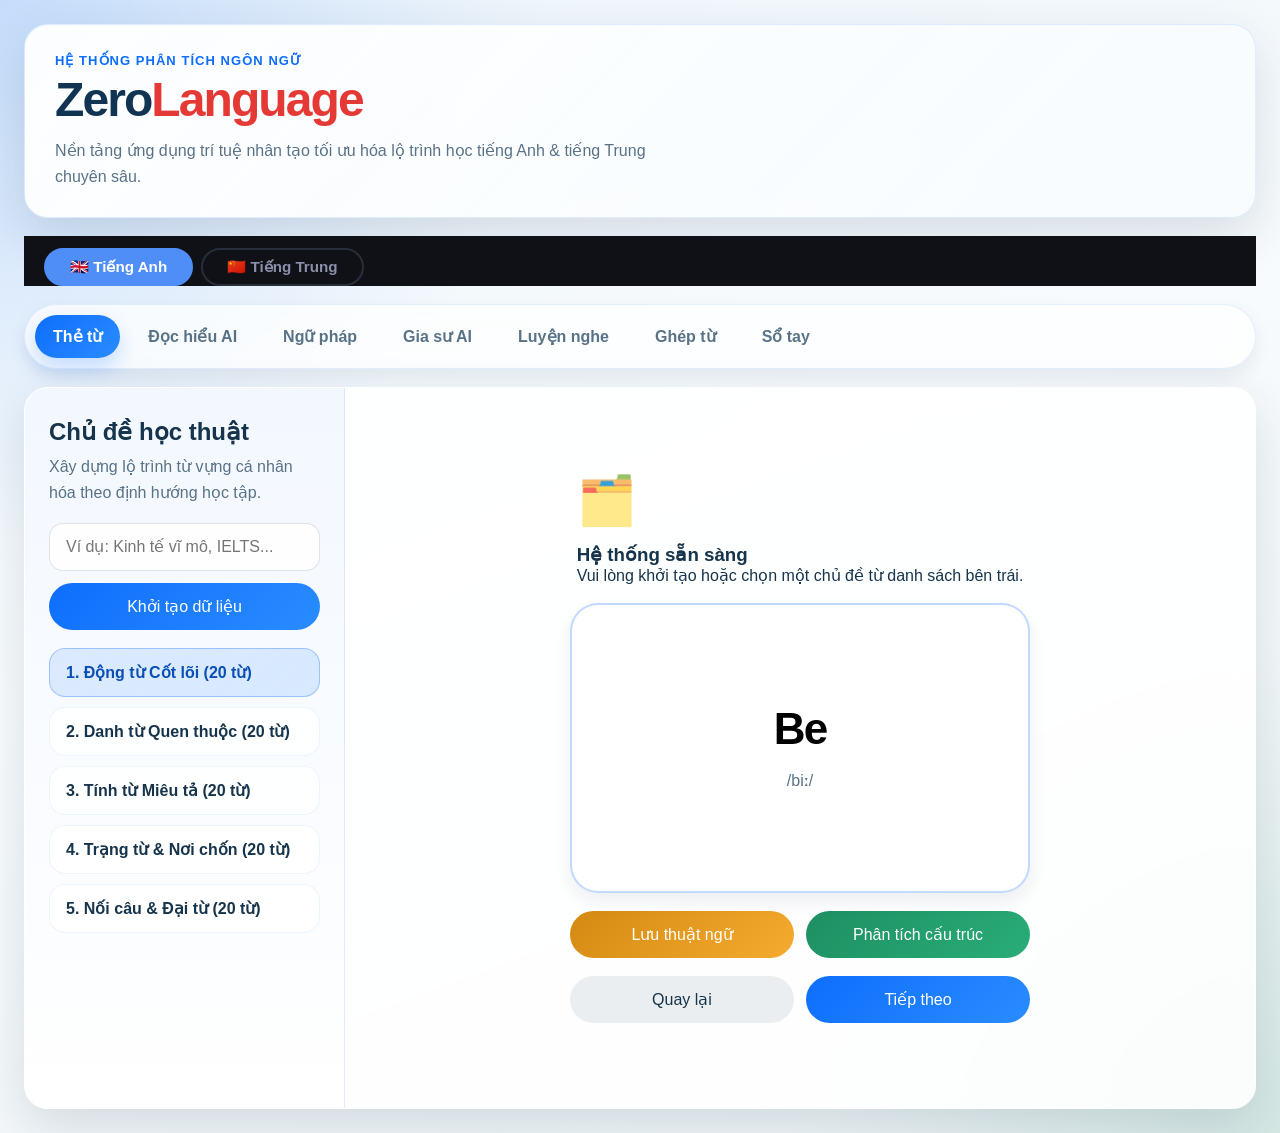
==== commit 0f7af03b: "..." ====
--- a/public/index.html
+++ b/public/index.html
@@ -3,8 +3,8 @@
 <head>
     <meta charset="UTF-8">
     <meta name="viewport" content="width=device-width, initial-scale=1.0">
-    <title>ZeroEnglish - Nền Tảng Học Thuật Thông Minh</title>
-    <meta name="description" content="ZeroEnglish - Hệ thống học tiếng Anh ứng dụng AI, tối ưu hóa lộ trình phát triển kỹ năng ngoại ngữ chuyên sâu.">
+    <title>ZeroEnglish & ZeroChinese - Nền Tảng Học Thuật Thông Minh</title>
+    <meta name="description" content="Hệ thống học tiếng Anh và tiếng Trung ứng dụng AI.">
     <link rel="stylesheet" href="style.css">
 </head>
 <body>
@@ -12,48 +12,68 @@
         <header class="navbar">
             <div class="brand-block">
                 <p class="brand-kicker">Hệ Thống Phân Tích Ngôn Ngữ</p>
-                <h1 class="logo">ZeroEnglish</h1>
-                <p class="brand-copy">Nền tảng ứng dụng trí tuệ nhân tạo trong việc tối ưu hóa lộ trình học thuật và phát triển kỹ năng ngoại ngữ chuyên sâu.</p>
+                <h1 class="logo">Zero<span style="color:var(--accent-secondary,#e53935)">Language</span></h1>
+                <p class="brand-copy">Nền tảng ứng dụng trí tuệ nhân tạo tối ưu hóa lộ trình học tiếng Anh &amp; tiếng Trung chuyên sâu.</p>
             </div>
         </header>
 
-        <nav class="tabs" aria-label="Điều hướng chính">
+        <!-- ═══════════════ LANGUAGE SWITCHER ════════════════ -->
+        <div class="lang-switcher">
+            <button class="lang-btn active" data-lang="en" type="button">🇬🇧 Tiếng Anh</button>
+            <button class="lang-btn" data-lang="cn" type="button">🇨🇳 Tiếng Trung</button>
+        </div>
+
+        <!-- ═══════════════ ENGLISH TABS ════════════════════ -->
+        <nav class="tabs lang-panel lang-panel-en" aria-label="Tiếng Anh">
             <button class="tab-btn active" data-target="view-flashcard" type="button">Thẻ từ</button>
             <button class="tab-btn" data-target="view-reading" type="button">Đọc hiểu AI</button>
             <button class="tab-btn" data-target="view-grammar" type="button">Ngữ pháp</button>
             <button class="tab-btn" data-target="view-chat" type="button">Gia sư AI</button>
             <button class="tab-btn" data-target="view-listening" type="button">Luyện nghe</button>
-            <button class="tab-btn" data-target="view-matching" type="button">Ghép từ AI</button>
+            <button class="tab-btn" data-target="view-matching" type="button">Ghép từ</button>
             <button class="tab-btn" data-target="view-saved" type="button">Sổ tay</button>
         </nav>
 
+        <!-- ═══════════════ CHINESE TABS ════════════════════ -->
+        <nav class="tabs lang-panel lang-panel-cn hidden" aria-label="Tiếng Trung">
+            <button class="tab-btn active" data-target="view-cn-flashcard" type="button">Thẻ từ</button>
+            <button class="tab-btn" data-target="view-cn-reading" type="button">Đọc hiểu AI</button>
+            <button class="tab-btn" data-target="view-cn-listening" type="button">Luyện nghe</button>
+            <button class="tab-btn" data-target="view-cn-matching" type="button">Ghép từ</button>
+            <button class="tab-btn" data-target="view-cn-saved" type="button">Sổ tay</button>
+        </nav>
+
+        <div id="appStatusBanner" class="status-banner hidden"></div>
+
         <main class="app-container">
-            <section id="view-flashcard" class="view-section">
+
+            <!-- ════════════════════════════════════════════════ -->
+            <!--                ENGLISH VIEWS                     -->
+            <!-- ════════════════════════════════════════════════ -->
+
+            <section id="view-flashcard" class="view-section lang-panel lang-panel-en">
                 <aside class="sidebar">
                     <div class="panel-heading">
                         <h2>Chủ đề học thuật</h2>
                         <p>Xây dựng lộ trình từ vựng cá nhân hóa theo định hướng học tập.</p>
                     </div>
                     <div class="input-group">
-                        <input type="text" id="topicInput" placeholder="Ví dụ: Kinh tế vĩ mô, IELTS, Công nghệ...">
-                        <button id="generateBtn" class="btn-primary" type="button">Khởi tạo dữ liệu</button>
+                        <input type="text" id="topicInput" placeholder="Ví dụ: Kinh tế vĩ mô, IELTS...">
+                        <button id="generateBtn" class="btn-primary" data-ai-required="strict" type="button">Khởi tạo dữ liệu</button>
                     </div>
                     <p id="loadingMsg" class="status-note hidden">Hệ thống đang tổng hợp dữ liệu...</p>
                     <ul id="topicList" class="topic-list"></ul>
                 </aside>
-
                 <div class="main-content">
                     <div id="flashcardPlaceholder" class="empty-state-wrapper">
                         <div class="empty-state-icon">🗂️</div>
                         <h3>Hệ thống sẵn sàng</h3>
-                        <p>Vui lòng khởi tạo hoặc chọn một chủ đề học thuật từ danh sách bên trái để bắt đầu quá trình ghi nhớ.</p>
-                    </div>
-
+                        <p>Vui lòng khởi tạo hoặc chọn một chủ đề từ danh sách bên trái.</p>
+                    </div>
                     <div class="content-heading hidden" id="flashcardHeader">
                         <h2 id="currentTopicTitle">Chủ đề hiện tại</h2>
                         <p id="progressText">0 / 0</p>
                     </div>
-
                     <div id="cardContainer" class="flashcard-container hidden">
                         <button id="flashcard" class="flashcard" type="button">
                             <span class="card-face card-front">
@@ -62,21 +82,18 @@
                             </span>
                             <span class="card-face card-back">
                                 <span id="wordVi" class="word-main word-main-vi">Định nghĩa</span>
-                                <span id="wordEx" class="example">Câu ví dụ minh họa ngữ cảnh.</span>
+                                <span id="wordEx" class="example">Câu ví dụ.</span>
                             </span>
                         </button>
                     </div>
-
                     <div id="actionButtons" class="action-buttons hidden">
                         <button id="saveWordBtn" class="btn-warning" type="button">Lưu thuật ngữ</button>
-                        <button id="explainGrammarBtn" class="btn-success" type="button">Phân tích cấu trúc</button>
-                    </div>
-
+                        <button id="explainGrammarBtn" class="btn-success" data-ai-required="strict" type="button">Phân tích cấu trúc</button>
+                    </div>
                     <div id="explanationBox" class="panel-note hidden">
                         <strong>Phân tích ngữ pháp chuyên sâu</strong>
                         <p id="explanationText"></p>
                     </div>
-
                     <div id="controls" class="controls hidden">
                         <button id="prevBtn" class="btn-secondary" type="button">Quay lại</button>
                         <button id="nextBtn" class="btn-primary" type="button">Tiếp theo</button>
@@ -84,7 +101,7 @@
                 </div>
             </section>
 
-            <section id="view-reading" class="view-section hidden flex-col">
+            <section id="view-reading" class="view-section lang-panel lang-panel-en hidden flex-col">
                 <div class="section-head">
                     <div>
                         <h2>Phân tích văn bản</h2>
@@ -96,25 +113,19 @@
                             <option value="medium">Trung cấp (B1-B2)</option>
                             <option value="hard">Cao cấp (C1-C2)</option>
                         </select>
-                        <button id="generateReadingBtn" class="btn-primary" type="button">Khởi tạo văn bản</button>
-                    </div>
-                </div>
-
-                <div id="readingPlaceholder" class="empty-state-wrapper">
-                    <div class="empty-state-icon">📖</div>
-                    <h3>Dữ liệu phân tích trống</h3>
-                    <p>Vui lòng lựa chọn khung năng lực và khởi tạo văn bản để bắt đầu quá trình phân tích ngôn ngữ học thuật.</p>
-                </div>
-
+                        <button id="generateReadingBtn" class="btn-primary" data-ai-required="strict" type="button">Khởi tạo văn bản</button>
+                    </div>
+                </div>
+                <p id="readingLoadingMsg" class="status-note hidden">Đang tạo bài đọc...</p>
                 <div id="readingBox" class="content-box hidden">
                     <h3 id="readingTitle"></h3>
                     <div id="readingContent" class="reading-text"></div>
-                    <button id="toggleTranslationBtn" class="btn-secondary" type="button">Hiển thị bản dịch</button>
+                    <button id="toggleTranslationBtn" class="btn-secondary" type="button">Xem bản dịch đầy đủ</button>
                     <div id="fullTranslationBox" class="full-translation-box hidden"></div>
                 </div>
             </section>
 
-            <section id="view-grammar" class="view-section hidden flex-col">
+            <section id="view-grammar" class="view-section lang-panel lang-panel-en hidden flex-col">
                 <div class="section-head">
                     <div>
                         <h2>Ngữ pháp nền tảng</h2>
@@ -126,84 +137,66 @@
                             <option value="Thì quá khứ đơn">Thì quá khứ đơn</option>
                             <option value="Mệnh đề quan hệ">Mệnh đề quan hệ</option>
                         </select>
-                        <button id="generateGrammarBtn" class="btn-primary" type="button">Biên soạn tài liệu</button>
-                    </div>
-                </div>
-
-                <div id="grammarPlaceholder" class="empty-state-wrapper">
-                    <div class="empty-state-icon">🧩</div>
-                    <h3>Trung tâm dữ liệu cấu trúc</h3>
-                    <p>Chọn chủ đề ngữ pháp cần củng cố kiến thức để hệ thống xuất bản tài liệu hướng dẫn và ví dụ minh họa.</p>
-                </div>
-
+                        <button id="generateGrammarBtn" class="btn-primary" data-ai-required="strict" type="button">Biên soạn tài liệu</button>
+                    </div>
+                </div>
+                <p id="grammarLoadingMsg" class="status-note hidden">Đang biên soạn tài liệu ngữ pháp...</p>
                 <div id="grammarBox" class="content-box hidden">
                     <h3 id="grammarTitle" class="grammar-title"></h3>
-                    <div class="grammar-card">
-                        <h4>Công thức cấu trúc</h4>
-                        <p id="grammarFormula" class="grammar-formula"></p>
-                    </div>
-                    <div class="grammar-card">
-                        <h4>Nguyên tắc sử dụng</h4>
-                        <p id="grammarUsage"></p>
-                    </div>
+                    <div class="grammar-card"><h4>Công thức cấu trúc</h4><p id="grammarFormula" class="grammar-formula"></p></div>
+                    <div class="grammar-card"><h4>Nguyên tắc sử dụng</h4><p id="grammarUsage"></p></div>
                     <ul id="grammarExamples" class="grammar-examples"></ul>
                 </div>
             </section>
 
-            <section id="view-chat" class="view-section hidden flex-col">
+            <section id="view-chat" class="view-section lang-panel lang-panel-en hidden flex-col">
                 <div class="chat-header">
                     <h2>Trung tâm hỗ trợ học thuật</h2>
                     <p>Giải đáp thắc mắc về ngôn ngữ và cấu trúc chuyên sâu 24/7.</p>
                 </div>
                 <div id="chatBox" class="chat-box" aria-live="polite">
                     <div class="message ai-message">
-                        <div class="msg-bubble">
-                            <strong>Hệ thống trực tuyến.</strong><br>
-                            Vui lòng nhập câu hỏi hoặc yêu cầu phân tích ngữ nghĩa để nhận phản hồi từ trợ lý học thuật.
-                        </div>
+                        <div class="msg-bubble"><strong>Hệ thống trực tuyến.</strong><br>Vui lòng nhập câu hỏi để nhận phản hồi từ trợ lý học thuật.</div>
                     </div>
                 </div>
                 <div class="chat-input-area">
                     <input type="text" id="chatInput" placeholder="Nhập yêu cầu truy vấn học thuật...">
-                    <button id="sendChatBtn" class="btn-primary" type="button">Gửi truy vấn</button>
-                </div>
-            </section>
-
-            <section id="view-listening" class="view-section hidden flex-col">
+                    <button id="sendChatBtn" class="btn-primary" data-ai-required="strict" type="button">Gửi truy vấn</button>
+                </div>
+            </section>
+
+            <section id="view-listening" class="view-section lang-panel lang-panel-en hidden flex-col">
                 <div class="section-head">
                     <div>
                         <h2>Kiểm tra thính lực</h2>
-                        <p>Đánh giá năng lực tiếp nhận thông tin qua âm thanh và bài thi kiểm tra.</p>
+                        <p>Đánh giá năng lực tiếp nhận thông tin qua âm thanh.</p>
                     </div>
                     <div class="section-actions">
                         <select id="listenLevelSelect">
                             <option value="easy">Sơ cấp (A1-A2)</option>
                             <option value="medium">Trung cấp (B1-B2)</option>
                         </select>
-                        <button id="generateListenBtn" class="btn-primary" type="button">Khởi tạo bài thi</button>
-                    </div>
-                </div>
-
-                <div id="listeningPlaceholder" class="empty-state-wrapper">
-                    <div class="empty-state-icon">🎧</div>
-                    <h3>Trạm luyện thính giác</h3>
-                    <p>Vui lòng lựa chọn cấp độ và khởi tạo bài kiểm tra để bắt đầu đánh giá năng lực nghe hiểu.</p>
-                </div>
-
+                        <button id="generateListenBtn" class="btn-primary" data-ai-required="strict" type="button">Khởi tạo bài thi</button>
+                    </div>
+                </div>
+                <p id="listenLoadingMsg" class="status-note hidden">Đang tạo bài nghe...</p>
                 <div id="listeningBox" class="content-box hidden">
                     <div class="audio-controls">
-                        <button id="playAudioBtn" class="btn-success" type="button">Phát Audio</button>
-                        <button id="stopAudioBtn" class="btn-danger" type="button">Dừng phát</button>
+                        <button id="playAudioBtn" class="btn-success" type="button">▶ Phát Audio</button>
+                        <button id="pauseAudioBtn" class="btn-secondary" type="button">⏸ Tạm dừng</button>
+                        <button id="stopAudioBtn" class="btn-danger" type="button">⏹ Dừng phát</button>
                     </div>
                     <div id="quizContainer" class="quiz-container"></div>
                     <div class="listen-actions">
                         <button id="submitQuizBtn" class="btn-primary" type="button">Hoàn thành bài</button>
+                        <button id="showTranscriptBtn" class="btn-secondary hidden" type="button">Xem lời thoại</button>
                     </div>
                     <div id="quizResult" class="quiz-result hidden"></div>
-                </div>
-            </section>
-
-            <section id="view-matching" class="view-section hidden flex-col">
+                    <div id="transcriptBox" class="transcript-box hidden"></div>
+                </div>
+            </section>
+
+            <section id="view-matching" class="view-section lang-panel lang-panel-en hidden flex-col">
                 <div class="section-head">
                     <div>
                         <h2>Ghép từ phản xạ</h2>
@@ -212,48 +205,189 @@
                     <div class="section-actions">
                         <select id="matchingLevelSelect">
                             <option value="easy">Cơ bản</option>
+                            <option value="medium">Trung cấp</option>
                             <option value="hard">Chuyên sâu</option>
                         </select>
                         <button id="generateMatchingBtn" class="btn-primary" type="button">Thiết lập dữ liệu</button>
                     </div>
                 </div>
-
-                <div id="matchingPlaceholder" class="empty-state-wrapper">
-                    <div class="empty-state-icon">🔗</div>
-                    <h3>Dữ liệu ghép cặp chưa sẵn sàng</h3>
-                    <p>Khởi tạo bảng ghép để bắt đầu luyện tập phản xạ kết nối thuật ngữ và định nghĩa tương ứng.</p>
-                </div>
-
+                <p id="matchingLoadingMsg" class="status-note hidden">Đang tải bộ ghép từ...</p>
                 <div id="matchingBox" class="content-box hidden">
+                    <div class="matching-header">
+                        <span id="matchingProgressText">0 / 0 cặp đúng</span>
+                        <button id="resetMatchingBtn" class="btn-secondary" type="button">Trộn lại</button>
+                    </div>
                     <div class="matching-board">
-                        <div class="matching-column">
-                            <h3>Thuật ngữ</h3>
-                            <div id="matchingEnList" class="matching-list"></div>
-                        </div>
-                        <div class="matching-column">
-                            <h3>Định nghĩa</h3>
-                            <div id="matchingViList" class="matching-list"></div>
-                        </div>
+                        <div class="matching-column"><h3>Tiếng Anh</h3><div id="matchingEnList" class="matching-list"></div></div>
+                        <div class="matching-column"><h3>Tiếng Việt</h3><div id="matchingViList" class="matching-list"></div></div>
                     </div>
                     <div id="matchingFeedback" class="matching-feedback">Vui lòng chọn các cặp từ tương ứng.</div>
                 </div>
             </section>
 
-            <section id="view-saved" class="view-section hidden flex-col">
+            <section id="view-saved" class="view-section lang-panel lang-panel-en hidden flex-col">
                 <div class="saved-header">
                     <div>
-                        <h2>Sổ tay thuật ngữ chuyên sâu</h2>
-                        <p>Danh sách các thuật ngữ trọng tâm được lưu trữ phục vụ quá trình ôn tập định kỳ.</p>
+                        <h2>Sổ tay thuật ngữ Tiếng Anh</h2>
+                        <p>Danh sách các thuật ngữ trọng tâm đã lưu.</p>
                     </div>
                     <button id="clearSavedBtn" class="btn-danger" type="button">Xóa toàn bộ</button>
                 </div>
-                <div id="savedWordsGrid" class="saved-grid">
-                    </div>
-            </section>
+                <div id="savedWordsGrid" class="saved-grid"></div>
+            </section>
+
+            <!-- ════════════════════════════════════════════════ -->
+            <!--                CHINESE VIEWS                     -->
+            <!-- ════════════════════════════════════════════════ -->
+
+            <section id="view-cn-flashcard" class="view-section lang-panel lang-panel-cn hidden">
+                <aside class="sidebar">
+                    <div class="panel-heading">
+                        <h2>主题 — Chủ đề</h2>
+                        <p>Học từ vựng tiếng Trung theo chủ đề.</p>
+                    </div>
+                    <div class="input-group">
+                        <input type="text" id="cnTopicInput" placeholder="Ví dụ: Ẩm thực, Du lịch, Kinh doanh...">
+                        <button id="cnGenerateBtn" class="btn-primary" data-ai-required="strict" type="button">Khởi tạo từ AI</button>
+                    </div>
+                    <p id="cnLoadingMsg" class="status-note hidden">Đang tổng hợp từ tiếng Trung...</p>
+                    <ul id="cnTopicList" class="topic-list"></ul>
+                </aside>
+                <div class="main-content">
+                    <div id="cnFlashcardPlaceholder" class="empty-state-wrapper">
+                        <div class="empty-state-icon">🀄</div>
+                        <h3>Hệ thống sẵn sàng</h3>
+                        <p>Chọn hoặc tạo chủ đề tiếng Trung để bắt đầu học.</p>
+                    </div>
+                    <div class="content-heading hidden" id="cnFlashcardHeader">
+                        <h2 id="cnCurrentTopicTitle">Chủ đề hiện tại</h2>
+                        <p id="cnProgressText">0 / 0</p>
+                    </div>
+                    <div id="cnCardContainer" class="flashcard-container hidden">
+                        <button id="cnFlashcard" class="flashcard" type="button">
+                            <span class="card-face card-front">
+                                <span id="cnWordZh" class="word-main" style="font-size:2.4rem;letter-spacing:0.1em;">汉字</span>
+                                <span id="cnWordPro" class="word-pro">pīnyīn</span>
+                            </span>
+                            <span class="card-face card-back">
+                                <span id="cnWordVi" class="word-main word-main-vi">Nghĩa tiếng Việt</span>
+                                <span id="cnWordEx" class="example">Câu ví dụ.</span>
+                            </span>
+                        </button>
+                    </div>
+                    <div id="cnActionButtons" class="action-buttons hidden">
+                        <button id="cnSaveWordBtn" class="btn-warning" type="button">Lưu từ</button>
+                        <button id="cnExplainBtn" class="btn-success" data-ai-required="strict" type="button">Phân tích câu</button>
+                    </div>
+                    <div id="cnExplanationBox" class="panel-note hidden">
+                        <strong>Phân tích câu tiếng Trung</strong>
+                        <p id="cnExplanationText"></p>
+                    </div>
+                    <div id="cnControls" class="controls hidden">
+                        <button id="cnPrevBtn" class="btn-secondary" type="button">Quay lại</button>
+                        <button id="cnNextBtn" class="btn-primary" type="button">Tiếp theo</button>
+                    </div>
+                </div>
+            </section>
+
+            <section id="view-cn-reading" class="view-section lang-panel lang-panel-cn hidden flex-col">
+                <div class="section-head">
+                    <div>
+                        <h2>阅读理解 — Đọc hiểu</h2>
+                        <p>Đọc văn bản tiếng Trung và tra nghĩa từng từ.</p>
+                    </div>
+                    <div class="section-actions">
+                        <select id="cnLevelSelect">
+                            <option value="easy">Sơ cấp (HSK 1-2)</option>
+                            <option value="medium">Trung cấp (HSK 3-4)</option>
+                            <option value="hard">Cao cấp (HSK 5-6)</option>
+                        </select>
+                        <button id="cnGenerateReadingBtn" class="btn-primary" data-ai-required="strict" type="button">Tạo bài đọc</button>
+                    </div>
+                </div>
+                <p id="cnReadingLoadingMsg" class="status-note hidden">Đang tạo bài đọc tiếng Trung...</p>
+                <div id="cnReadingBox" class="content-box hidden">
+                    <h3 id="cnReadingTitle"></h3>
+                    <div id="cnReadingContent" class="reading-text cn-text"></div>
+                    <button id="cnToggleTranslationBtn" class="btn-secondary" type="button">Xem bản dịch đầy đủ</button>
+                    <div id="cnFullTranslationBox" class="full-translation-box hidden"></div>
+                </div>
+            </section>
+
+            <section id="view-cn-listening" class="view-section lang-panel lang-panel-cn hidden flex-col">
+                <div class="section-head">
+                    <div>
+                        <h2>听力练习 — Luyện nghe</h2>
+                        <p>Nghe tiếng Trung và trả lời câu hỏi trắc nghiệm.</p>
+                    </div>
+                    <div class="section-actions">
+                        <select id="cnListenLevelSelect">
+                            <option value="easy">Sơ cấp (HSK 1-2)</option>
+                            <option value="medium">Trung cấp (HSK 3-4)</option>
+                        </select>
+                        <button id="cnGenerateListenBtn" class="btn-primary" data-ai-required="strict" type="button">Tạo bài nghe</button>
+                    </div>
+                </div>
+                <p id="cnListenLoadingMsg" class="status-note hidden">Đang tạo bài nghe tiếng Trung...</p>
+                <div id="cnListeningBox" class="content-box hidden">
+                    <div class="audio-controls">
+                        <button id="cnPlayAudioBtn" class="btn-success" type="button">▶ Phát Audio</button>
+                        <button id="cnStopAudioBtn" class="btn-danger" type="button">⏹ Dừng phát</button>
+                    </div>
+                    <div id="cnQuizContainer" class="quiz-container"></div>
+                    <div class="listen-actions">
+                        <button id="cnSubmitQuizBtn" class="btn-primary" type="button">Hoàn thành bài</button>
+                        <button id="cnShowTranscriptBtn" class="btn-secondary hidden" type="button">Xem lời thoại</button>
+                    </div>
+                    <div id="cnQuizResult" class="quiz-result hidden"></div>
+                    <div id="cnTranscriptBox" class="transcript-box cn-text hidden"></div>
+                </div>
+            </section>
+
+            <section id="view-cn-matching" class="view-section lang-panel lang-panel-cn hidden flex-col">
+                <div class="section-head">
+                    <div>
+                        <h2>配对练习 — Ghép từ</h2>
+                        <p>Ghép chữ Hán với nghĩa tiếng Việt tương ứng.</p>
+                    </div>
+                    <div class="section-actions">
+                        <select id="cnMatchingLevelSelect">
+                            <option value="easy">Cơ bản</option>
+                            <option value="medium">Trung cấp</option>
+                            <option value="hard">Chuyên sâu</option>
+                        </select>
+                        <button id="cnGenerateMatchingBtn" class="btn-primary" type="button">Thiết lập dữ liệu</button>
+                    </div>
+                </div>
+                <p id="cnMatchingLoadingMsg" class="status-note hidden">Đang tải bộ ghép từ...</p>
+                <div id="cnMatchingBox" class="content-box hidden">
+                    <div class="matching-header">
+                        <span id="cnMatchingProgressText">0 / 0 cặp đúng</span>
+                        <button id="cnResetMatchingBtn" class="btn-secondary" type="button">Trộn lại</button>
+                    </div>
+                    <div class="matching-board">
+                        <div class="matching-column"><h3>Chữ Hán</h3><div id="cnMatchingZhList" class="matching-list cn-text"></div></div>
+                        <div class="matching-column"><h3>Tiếng Việt</h3><div id="cnMatchingViList" class="matching-list"></div></div>
+                    </div>
+                    <div id="cnMatchingFeedback" class="matching-feedback">Vui lòng chọn các cặp từ tương ứng.</div>
+                </div>
+            </section>
+
+            <section id="view-cn-saved" class="view-section lang-panel lang-panel-cn hidden flex-col">
+                <div class="saved-header">
+                    <div>
+                        <h2>生词本 — Sổ tay Tiếng Trung</h2>
+                        <p>Danh sách các từ tiếng Trung đã lưu.</p>
+                    </div>
+                    <button id="cnClearSavedBtn" class="btn-danger" type="button">Xóa toàn bộ</button>
+                </div>
+                <div id="cnSavedWordsGrid" class="saved-grid"></div>
+            </section>
+
         </main>
     </div>
 
     <div id="tooltip" class="tooltip hidden">Định nghĩa</div>
     <script defer src="script.js"></script>
 </body>
-</html>+</html>
--- a/public/style.css
+++ b/public/style.css
@@ -945,4 +945,95 @@
 button {
     white-space: nowrap;
     flex-shrink: 0;
-}+}
+/* ─── Language Switcher ──────────────────────────────── */
+.lang-switcher {
+    display: flex;
+    gap: 0.5rem;
+    padding: 0.75rem 1.25rem 0;
+    background: var(--bg-primary, #0f1117);
+}
+.lang-btn {
+    padding: 0.5rem 1.5rem;
+    border: 2px solid var(--border-color, #2a2d3a);
+    border-radius: 999px;
+    background: transparent;
+    color: var(--text-secondary, #8b8fa8);
+    font-size: 0.95rem;
+    font-weight: 600;
+    cursor: pointer;
+    transition: all 0.2s;
+}
+.lang-btn.active {
+    background: var(--accent-primary, #4f8ef7);
+    border-color: var(--accent-primary, #4f8ef7);
+    color: #fff;
+}
+.lang-btn:hover:not(.active) {
+    border-color: var(--accent-primary, #4f8ef7);
+    color: var(--accent-primary, #4f8ef7);
+}
+
+/* ─── Chinese text larger font ───────────────────────── */
+.cn-text, .cn-text button {
+    font-size: 1.1rem;
+    letter-spacing: 0.05em;
+    line-height: 1.9;
+}
+
+/* ─── Matching header row ────────────────────────────── */
+.matching-header {
+    display: flex;
+    justify-content: space-between;
+    align-items: center;
+    margin-bottom: 0.75rem;
+}
+
+/* ─── Transcript box ─────────────────────────────────── */
+.transcript-box {
+    background: var(--bg-secondary, #1a1d2a);
+    border: 1px solid var(--border-color, #2a2d3a);
+    border-radius: 10px;
+    padding: 1rem 1.25rem;
+    margin-top: 1rem;
+    line-height: 1.8;
+    color: var(--text-primary, #e8eaf6);
+}
+
+/* ─── Chinese saved word card ────────────────────────── */
+.saved-word-card .saved-zh {
+    display: block;
+    font-size: 1.8rem;
+    font-weight: 700;
+    letter-spacing: 0.12em;
+    color: var(--accent-primary, #4f8ef7);
+    margin-bottom: 0.2rem;
+}
+.saved-word-card .saved-pro {
+    display: block;
+    font-size: 0.9rem;
+    color: var(--text-muted, #5a5e7a);
+    margin-bottom: 0.3rem;
+}
+.saved-word-card .saved-vi {
+    display: block;
+    font-size: 1rem;
+    font-weight: 600;
+    color: var(--text-secondary, #8b8fa8);
+    margin-bottom: 0.3rem;
+}
+.saved-word-card .saved-ex {
+    display: block;
+    font-size: 0.82rem;
+    color: var(--text-muted, #5a5e7a);
+    line-height: 1.6;
+}
+
+/* ─── Status note ────────────────────────────────────── */
+#readingLoadingMsg, #cnReadingLoadingMsg,
+#listenLoadingMsg, #cnListenLoadingMsg,
+#matchingLoadingMsg, #cnMatchingLoadingMsg,
+#grammarLoadingMsg, #cnLoadingMsg, #loadingMsg {
+    text-align: center;
+    padding: 0.5rem;
+}
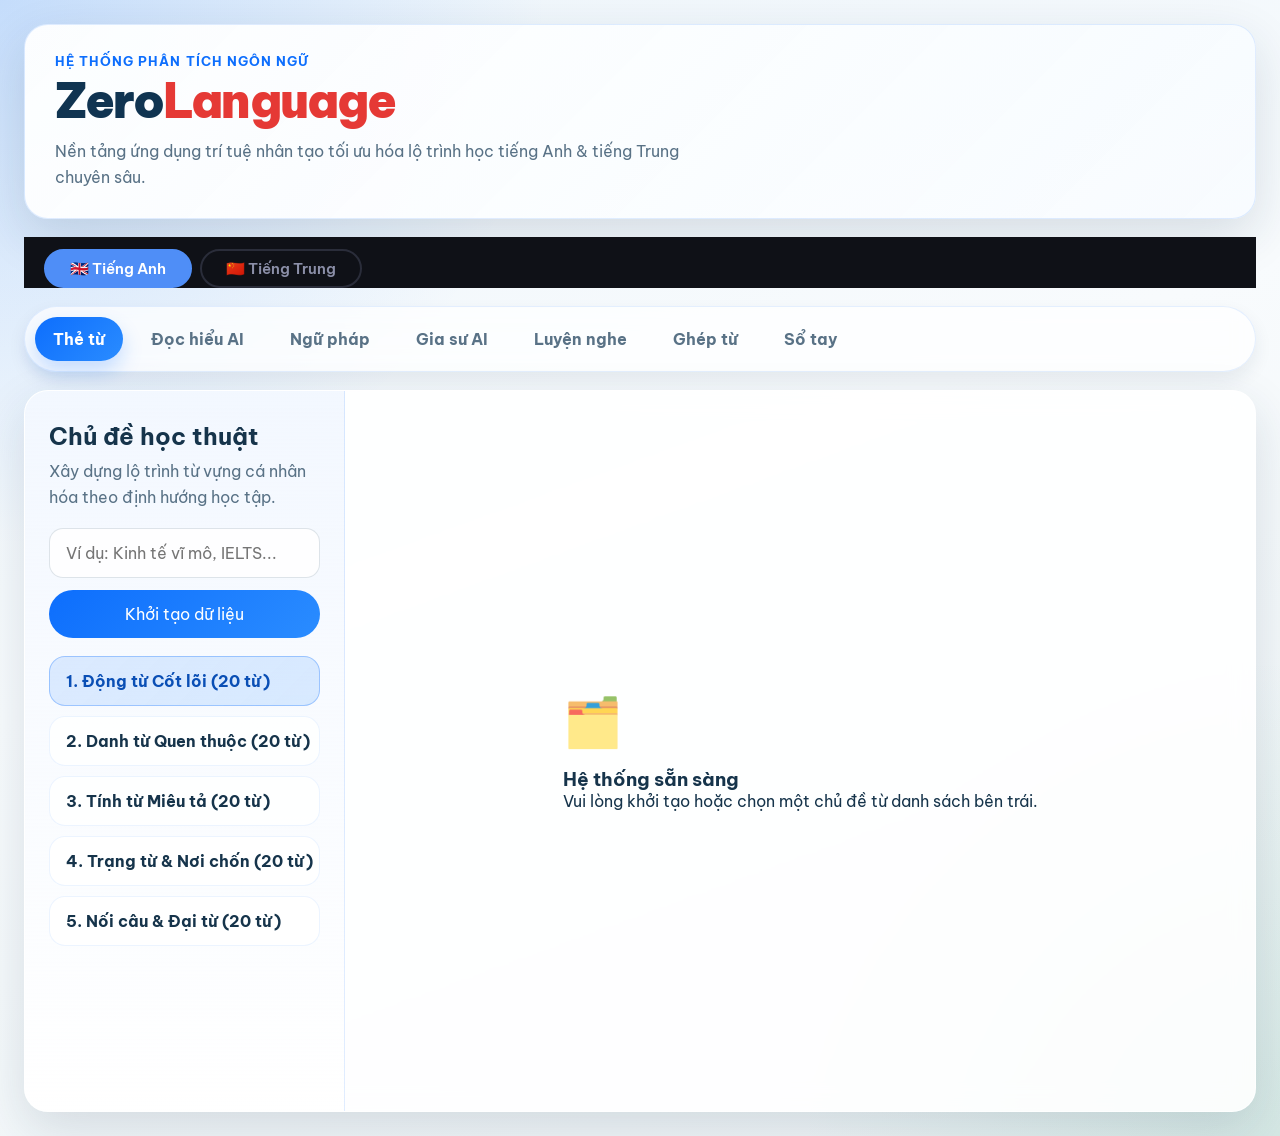
==== commit 619fe20d: "..." ====
--- a/public/index.html
+++ b/public/index.html
@@ -6,6 +6,9 @@
     <title>ZeroEnglish & ZeroChinese - Nền Tảng Học Thuật Thông Minh</title>
     <meta name="description" content="Hệ thống học tiếng Anh và tiếng Trung ứng dụng AI.">
     <link rel="stylesheet" href="style.css">
+    <link rel="preconnect" href="https://fonts.googleapis.com">
+<link rel="preconnect" href="https://fonts.gstatic.com" crossorigin>
+<link href="https://fonts.googleapis.com/css2?family=Be+Vietnam+Pro:ital,wght@0,400;0,600;0,700;1,400&display=swap" rel="stylesheet">
 </head>
 <body>
     <div class="app-shell">
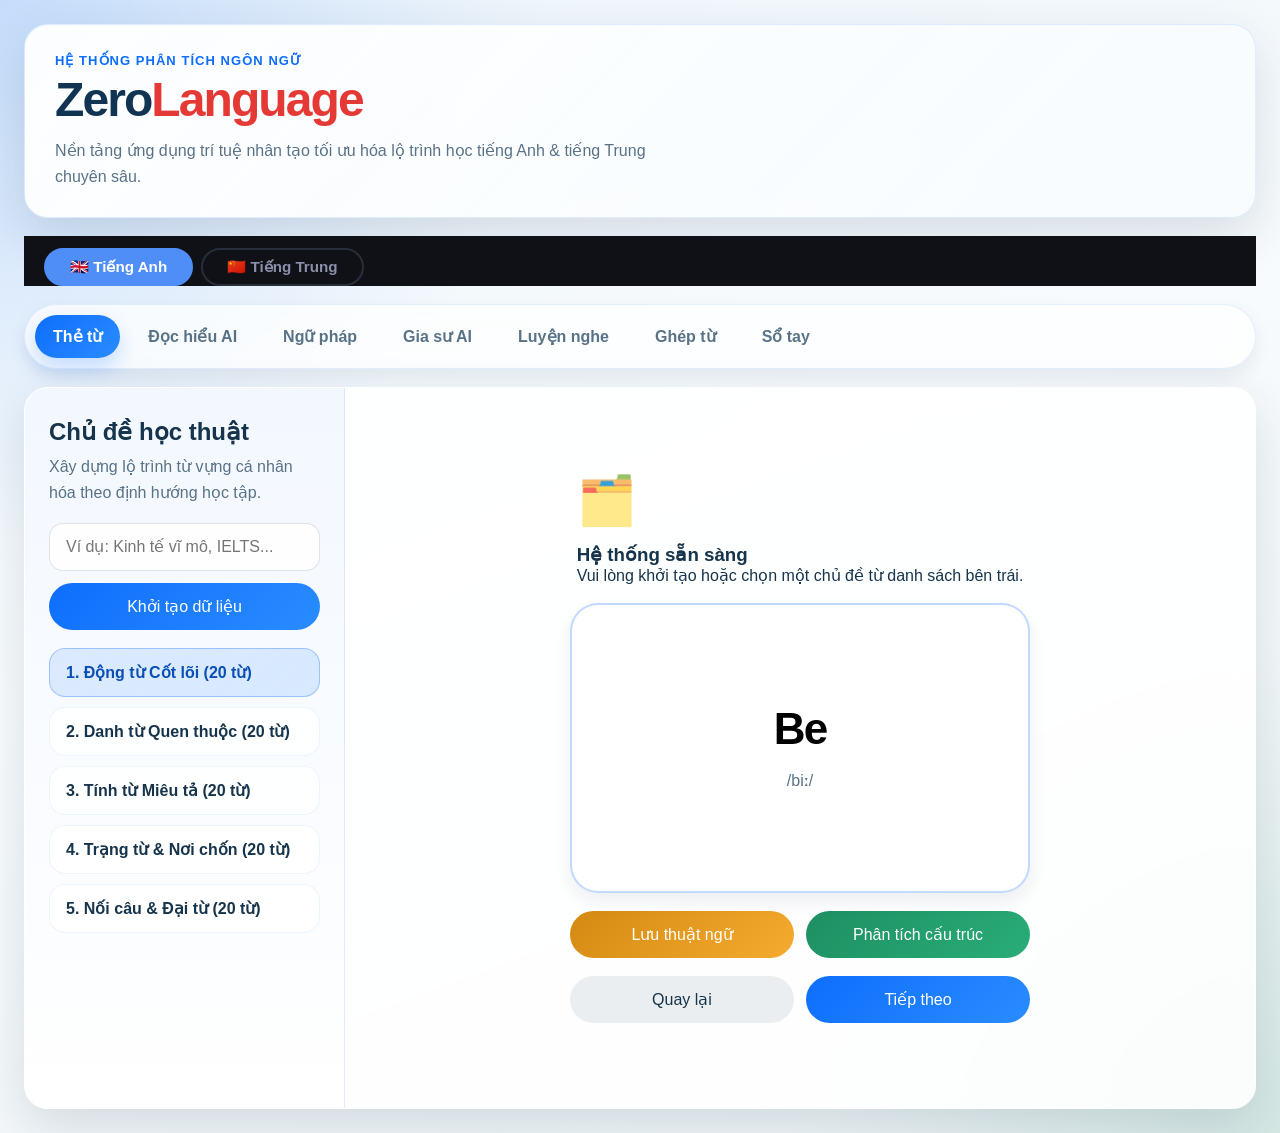
==== commit 5c1f0e14: "..." ====
--- a/public/index.html
+++ b/public/index.html
@@ -6,9 +6,6 @@
     <title>ZeroEnglish & ZeroChinese - Nền Tảng Học Thuật Thông Minh</title>
     <meta name="description" content="Hệ thống học tiếng Anh và tiếng Trung ứng dụng AI.">
     <link rel="stylesheet" href="style.css">
-    <link rel="preconnect" href="https://fonts.googleapis.com">
-<link rel="preconnect" href="https://fonts.gstatic.com" crossorigin>
-<link href="https://fonts.googleapis.com/css2?family=Be+Vietnam+Pro:ital,wght@0,400;0,600;0,700;1,400&display=swap" rel="stylesheet">
 </head>
 <body>
     <div class="app-shell">
